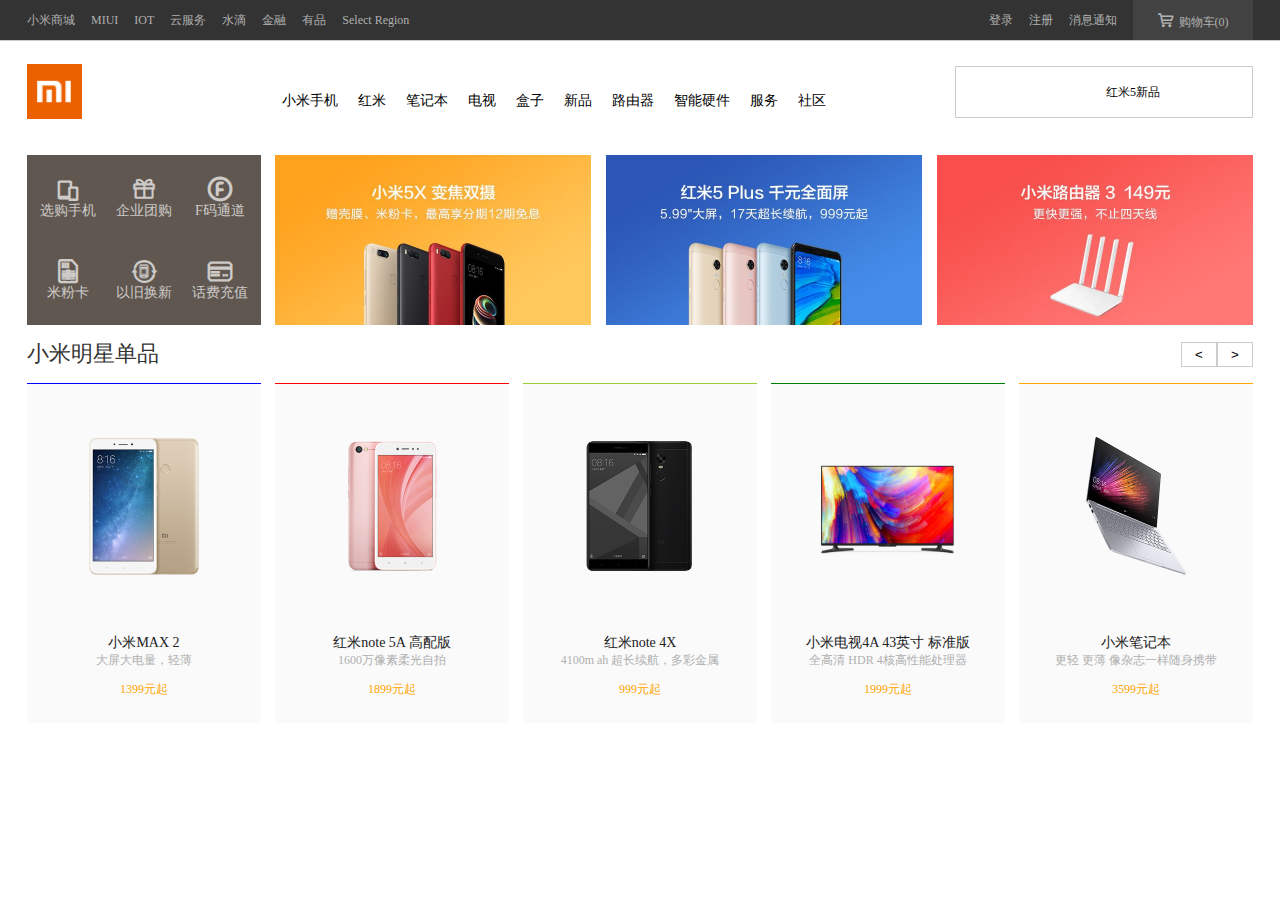
==== index.html @ 3f959947 "1" ====
<!DOCTYPE html>
<html lang="en">
<head>
	<meta charset="UTF-8">
	<title>xiaomi</title>
	<link rel="shortcut icon" href="img/logo.ico" type="image/x-icon">
	<link rel="stylesheet" href="css/base.css">
	<link rel="stylesheet" href="css/index.css">
	<link rel="stylesheet" href="font icon/font/iconfont.css">
</head>
<body>
	<!-- 头部开始 -->
	<div class="head">
		<div class="head-neikuan">
			<div class="head-left">
				<a href="" class="head-wenzi">小米商城</a>
				<a href="" class="head-wenzi">MIUI</a>
				<a href="" class="head-wenzi">IOT</a>
				<a href="" class="head-wenzi">云服务</a>
				<a href="" class="head-wenzi">水滴</a>
				<a href="" class="head-wenzi">金融</a>
				<a href="" class="head-wenzi">有品</a>
				<a href="" class="head-wenzi">Select Region</a>
			</div>
			<div class="head-right">
				<a href="" class="head-wenzi">登录</a>
				<a href="" class="head-wenzi">注册</a>
				<a href="" class="head-wenzi">消息通知</a>
				<div class="car"><span class="iconfont icon-gouwuchekong"></span>购物车(0)</div>
			
			</div>
		</div>
	</div>	
	<!-- 头部结束 -->

	<!-- 导航开始 -->
	<div class="nav">
		<div class="nav-left">
			<img src="img/logo.ico" alt=""></div>
		<div class="nav-center">
			<span class="nav-wenzi">小米手机</span>
			<span class="nav-wenzi">红米</span>
			<span class="nav-wenzi">笔记本</span>
			<span class="nav-wenzi">电视</span>
			<span class="nav-wenzi">盒子</span>
			<span class="nav-wenzi">新品</span>
			<span class="nav-wenzi">路由器</span>
			<span class="nav-wenzi">智能硬件</span>
			<span class="nav-wenzi">服务</span>
			<span class="nav-wenzi">社区</span>
		</div>

		<div class="nav-right">
			<div class="nav-right-wenzi">红米5新品</div>
			<!-- <div class="nac-right-icon"></div> -->
		</div>
	</div>
	<!-- 导航结束 -->

	<!-- banner下列表开始 -->
	<ul class="bannerList">
		<li>
			<div class="banner-icon">
		     	<a href="">
		     		<span class="iconfont icon-nav3  banner-shouji"></span>
		     		<span class="banner-shouji1">选购手机</span>
		     	</a>
			</div>

			<div class="banner-icon">
		     	<a href="">
		     		<span class="iconfont icon-liwu  banner-shouji"></span>
		     		<span class="banner-shouji1">企业团购</span>
		     	</a>
			</div>

			<div class="banner-icon">
		     	<a href="">
		     		<span class="iconfont icon-fma1  banner-shouji"></span>
		     		<span class="banner-shouji1">F码通道</span>
		     	</a>
			</div>

			<div class="banner-icon">
		     	<a href="">
		     		<span class="iconfont icon-mifenqia  banner-shouji"></span>
		     		<span class="banner-shouji1">米粉卡</span>
		     	</a>
			</div>

			<div class="banner-icon">
		     	<a href="">
		     		<span class="iconfont icon-yijiuhuanxin  banner-shouji"></span>
		     		<span class="banner-shouji1">以旧换新</span>
		     	</a>
			</div>
			
			<div class="banner-icon">
		     	<a href="">
		     		<span class="iconfont icon-huafeichongzhi  banner-shouji"></span>
		     		<span class="banner-shouji1">话费充值</span>
		     	</a>
			</div>


		</li>
		<li><img src="img/li3.jpg" alt=""></li>
		<li><img src="img/li2.jpg" alt=""></li>
		<li><img src="img/li1.jpg" alt=""></li>
	</ul>
	<!-- banner下列表结束 -->

	<!-- 单品开始 -->
	<div class="danpin">
		<div class="danpin-top">
			<h1 class="danpin-title">小米明星单品</h1>
			<div class="danpin-jiantou">
				<button>&lt;</button>
				<button>&gt;</button>
			</div>
		</div>
		<div class="danpin-bottom">
			<div class="danpin-item">
				<div class="danoin-item1">
					<img src="img/shouji.png" alt="">
				</div>
				<a href="" class="danpin-item2">小米MAX 2</a>
				<span class="danpin-item3">大屏大电量，轻薄</span>
				<span class="danpin-item4">1399元起</span>
			</div>

			<div class="danpin-item">
				<div class="danoin-item1">
					<img src="img/shouji2.png" alt="">
				</div>
				<a href="" class="danpin-item2">红米note 5A 高配版</a>
				<span class="danpin-item3">1600万像素柔光自拍</span>
				<span class="danpin-item4">1899元起</span>
			</div>

			<div class="danpin-item">
				<div class="danoin-item1">
					<img src="img/shouji5.png" alt="">
				</div>
				<a href="" class="danpin-item2">红米note 4X</a>
				<span class="danpin-item3">4100m ah 超长续航，多彩金属</span>
				<span class="danpin-item4">999元起</span>
			</div>

			<div class="danpin-item">
				<div class="danoin-item1">
					<img src="img/shouji4.png" alt="">
				</div>
				<a href="" class="danpin-item2">小米电视4A 43英寸 标准版</a>
				<span class="danpin-item3">全高清 HDR 4核高性能处理器</span>
				<span class="danpin-item4">1999元起</span>
			</div>

			<div class="danpin-item">
				<div class="danoin-item1">
					<img src="img/shouji3.png" alt="">
				</div>
				<a href="" class="danpin-item2">小米笔记本</a>
				<span class="danpin-item3">更轻 更薄 像杂志一样随身携带</span>
				<span class="danpin-item4">3599元起</span>
			</div>
		</div>
	</div>
	<!-- 单品结束 -->
</body>
</html>
---- css/base.css ----
*{
	margin: 0;    /* body=8px */
	padding: 0;   /* 列表 button */
	text-decoration: none;  /* 清除下划线 */ /* a */
	outline: none;  /*  button */
	list-style: none;   /* 列表 */
}
img{
	width: 100%;
	height: 100%;
}
---- css/index.css ----
@font-face {
  font-family: 'iconfont';  /* project id 507265 */
  src: url('https://at.alicdn.com/t/font_507265_5g9264j0up2gwrk9.eot');
  src: url('https://at.alicdn.com/t/font_507265_5g9264j0up2gwrk9.eot?#iefix') format('embedded-opentype'),
  url('https://at.alicdn.com/t/font_507265_5g9264j0up2gwrk9.woff') format('woff'),
  url('https://at.alicdn.com/t/font_507265_5g9264j0up2gwrk9.ttf') format('truetype'),
  url('https://at.alicdn.com/t/font_507265_5g9264j0up2gwrk9.svg#iconfont') format('svg');
}
.head{
	width: 100%;
	height: 40px;
	background-color: rgba(0, 0, 0, .8);
	border-bottom: 1px solid #ccc;
}
.head-neikuan{
	width: 1226px;
	height: 100%;
	/* background-color: yellow; */
	margin: 0 auto;
}
.head-left{
	/* background-color: red; */
	float: left;
	overflow: hidden;
}
.head-wenzi{
	font-size: 12px;
	color: #b0b0b0;
	margin-right: 16px;
	float: left;
	line-height: 40px;
}
.head-wenzi:hover{
	color: #fff;
}

.head-right{
	float: right;
}
.car{
	background-color: #424242;
	float: left;
	font-size: 12px;
	color: #b0b0b0;
	line-height: 40px;
	width: 120px;
	height: 40px;
	text-align: center;
	line-height: 40px;
}
.icon-gouwuchekong:before{
	margin-right: 5px;
}
.nav{
	width: 1226px;
	height: 100px;
	/* background-color: pink; */
	margin: 0 auto;
	overflow: hidden;
}
.nav-left{
	width: 55px;
	height: 55px;
	background-color: orange;
	margin-top: 22.5px;
	float: left;
}
.nav-center{
	float: left;
	margin-left:  190px;
}
.nav-wenzi{
	float: left;
	line-height: 100px;
	padding: 10px;
	cursor: pointer;
	font-size: 14px;
}
.nav-right{
	width: 296px;
	height: 50px;
	float: right;
	background-color: #fff;
	margin-top: 25px;
	border: 1px solid #ccc;
}
/* .nac-right-icon{
	float: right;
	width: 50px;
	height:50px;
	background-color: #fff;
	border-left:  1px solid #ccc; 
} */
.nav-right-wenzi{
	float: left;
	font-size: 12px;
	line-height: 50px;
	margin-left: 150px;
}
.danpin{
	width: 1226px;
	height: 438px;
	/* background-color: red; */
	margin: 0 auto;
}
.danpin-top{
	width: 100%;
	height: 58px;
	/* background-color: yellow; */
	line-height: 58px;
	color: #333; 
}
.danpin-title{
	font-size: 22px;
	font-weight: 200;
	float: left;
}
.danpin-jiantou{
	width: 72px;
	height: 25px;
	/* background-color: red; */
	float: right;
	margin-top: 16.5px;
}
.danpin-jiantou button{
	width: 34px;
	height: 23px;
	border: 1px solid #ccc;
	background-color: #fff;
	float: left;
	box-sizing: content-box;
	cursor: pointer;
}
.danpin-bottom{
	width: 100%;
	height: 380px;
	/* background-color: orange; */
}
.danpin-item{
		width: 234px;
		height: 300px;
		border-top: 1px solid blue;
		background-color: #fafafa;
		padding-top: 39px;
		text-align: center;
		float: left;
		margin-right:14px;
}
.danpin-item:nth-child(5){
	margin-right: 0;
	border-top-color: orange;
}
.danpin-item:nth-child(4){
	border-top-color: green;
}
.danpin-item:nth-child(3){
	border-top-color: yellowgreen;
}

.danpin-item:nth-child(2){
	border-top-color: red;
}


.danoin-item1{
	width: 160px;
	height: 166px;
	/* background-color: yellowgreen; */
	margin: 0 auto;
}
.danpin-item2{
	display: block;
	margin-top: 45px;
	font-weight: 400;
	font-size: 14px;
	color: #212121;
}
.danpin-item3{
	font-size: 12px;
	color: #b0b0b0;
	display: block;
}
.danpin-item4{
	font-size: 12px;
	color: orange;
	display: block;
	margin-top: 12px;
}
.bannerList{
	width: 1226px;
	height: 170px;
	/* background-color: red; */
	margin: 0 auto;
	margin-top: 14px;
}
.bannerList li{
	width: 316px;
	height: 100%;
	background-color: #5f5750;
	float: left;
}
.bannerList li:nth-child(1){
	width: 228px;
	height: 164px;
	padding: 3px;	
}
.bannerList li:nth-child(2){
	margin-left: 14px;
}
.bannerList li:nth-child(3){
	margin-left: 15px;
}
.bannerList li:nth-child(4){
	margin-left: 15px;
}
.banner-icon{
	width: 76px;
	height: 64px;
	background-color: #5f5750;
	padding-top: 18px;
	float: left;
}

.banner-icon .banner-shouji{
	font-size: 24px;
	font-weight: bolder;
	color: rgba(255, 255, 255, 0.7);
	display: block;
	text-align: center;
}
.banner-shouji1{
	font-size: 14px;
	color: rgba(255, 255, 255, 0.7);
	display: block;
	text-align: center;	
}
---- font icon/font/iconfont.css ----
@font-face {font-family: "iconfont";
  src: url('iconfont.eot?t=1513148338077'); /* IE9*/
  src: url('iconfont.eot?t=1513148338077#iefix') format('embedded-opentype'), /* IE6-IE8 */
  url('[data-uri]') format('woff'),
  url('iconfont.ttf?t=1513148338077') format('truetype'), /* chrome, firefox, opera, Safari, Android, iOS 4.2+*/
  url('iconfont.svg?t=1513148338077#iconfont') format('svg'); /* iOS 4.1- */
}

.iconfont {
  font-family:"iconfont" !important;
  font-size:16px;
  font-style:normal;
  -webkit-font-smoothing: antialiased;
  -moz-osx-font-smoothing: grayscale;
}

.icon-icon3:before { content: "\e605"; }

.icon-16:before { content: "\e610"; }

.icon-7tian:before { content: "\e606"; }

.icon-nav3:before { content: "\e602"; }

.icon-xiayiye:before { content: "\e615"; }

.icon-liwu:before { content: "\e637"; }

.icon-sousuo:before { content: "\e63b"; }

.icon-xiayiye1:before { content: "\e640"; }

.icon-weibiaoti-:before { content: "\e60f"; }

.icon-daohang-fuwu-weixiu:before { content: "\e61f"; }

.icon-Play_big_x:before { content: "\e652"; }

.icon-gouwuchekong:before { content: "\e600"; }

.icon-mifenqia:before { content: "\e611"; }

.icon-yijiuhuanxin:before { content: "\e612"; }

.icon-tian:before { content: "\e601"; }

.icon-huafeichongzhi:before { content: "\e603"; }

.icon-fma1:before { content: "\e604"; }
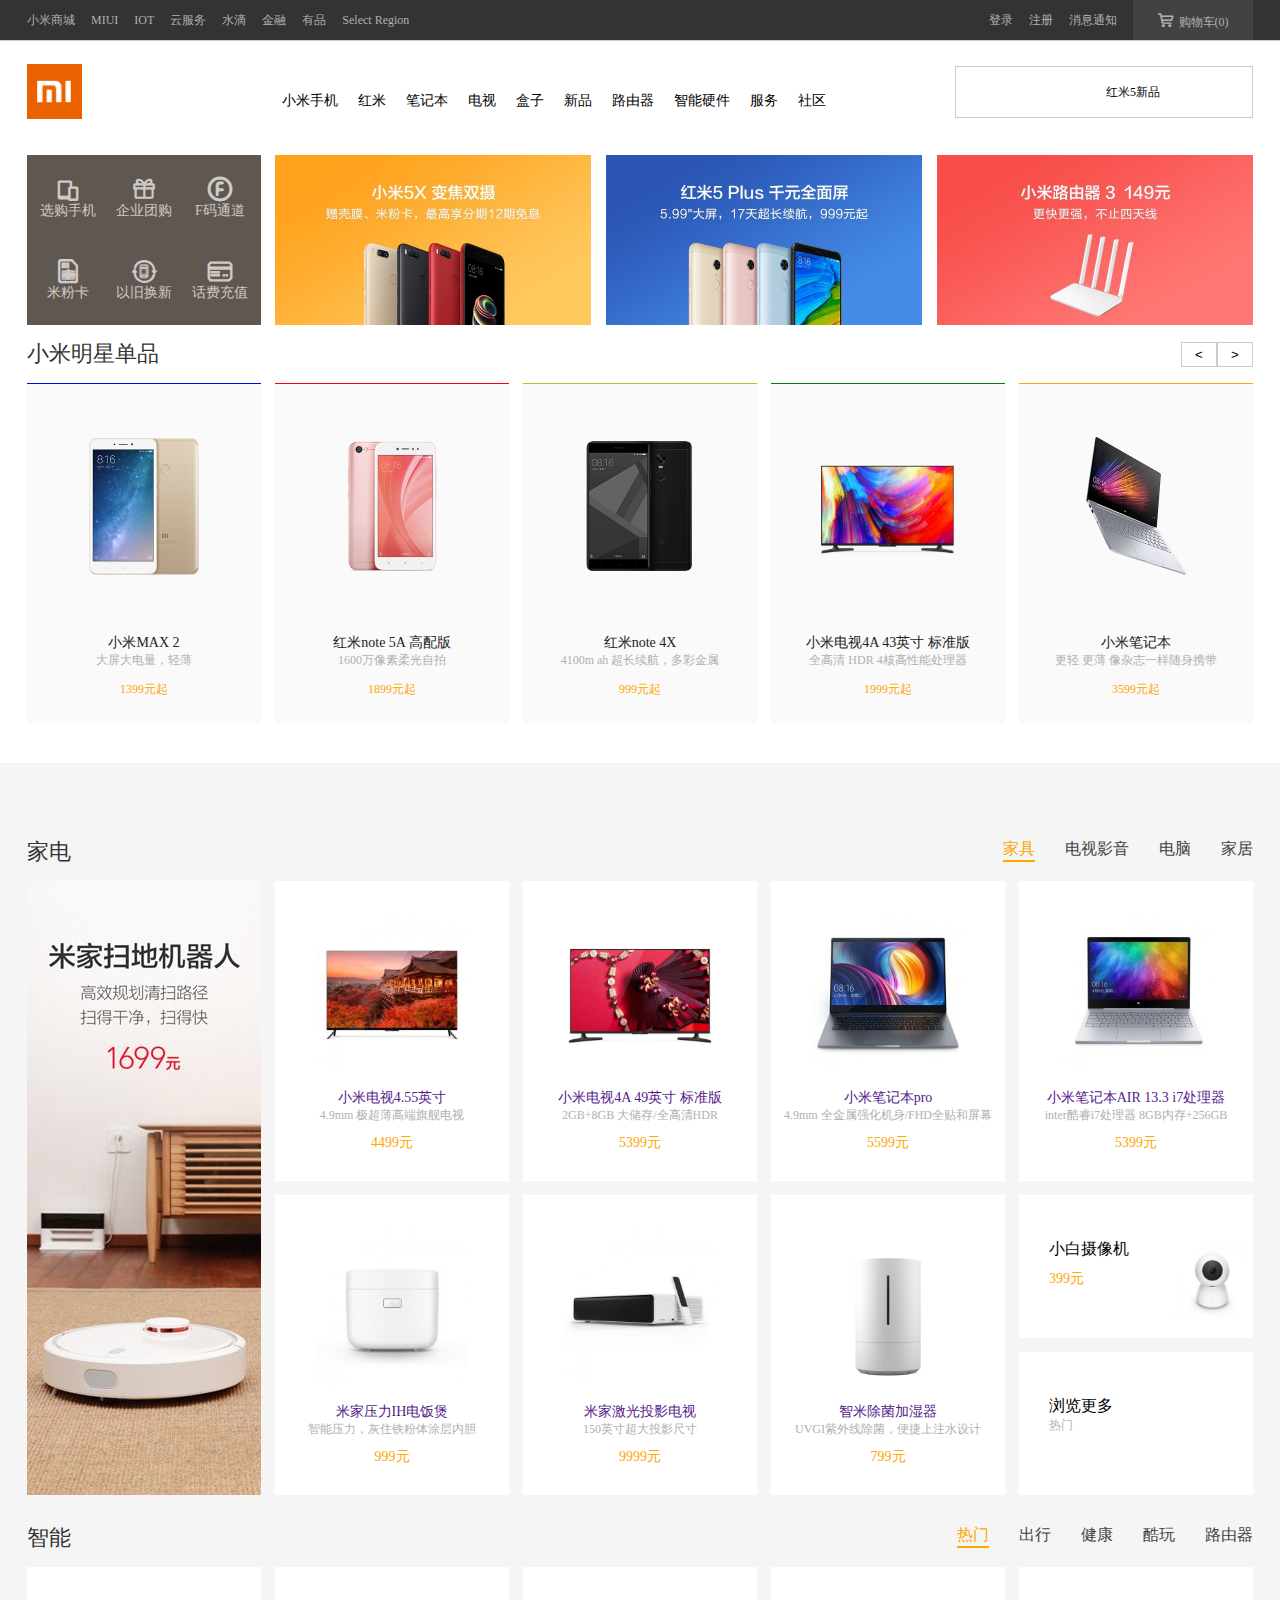
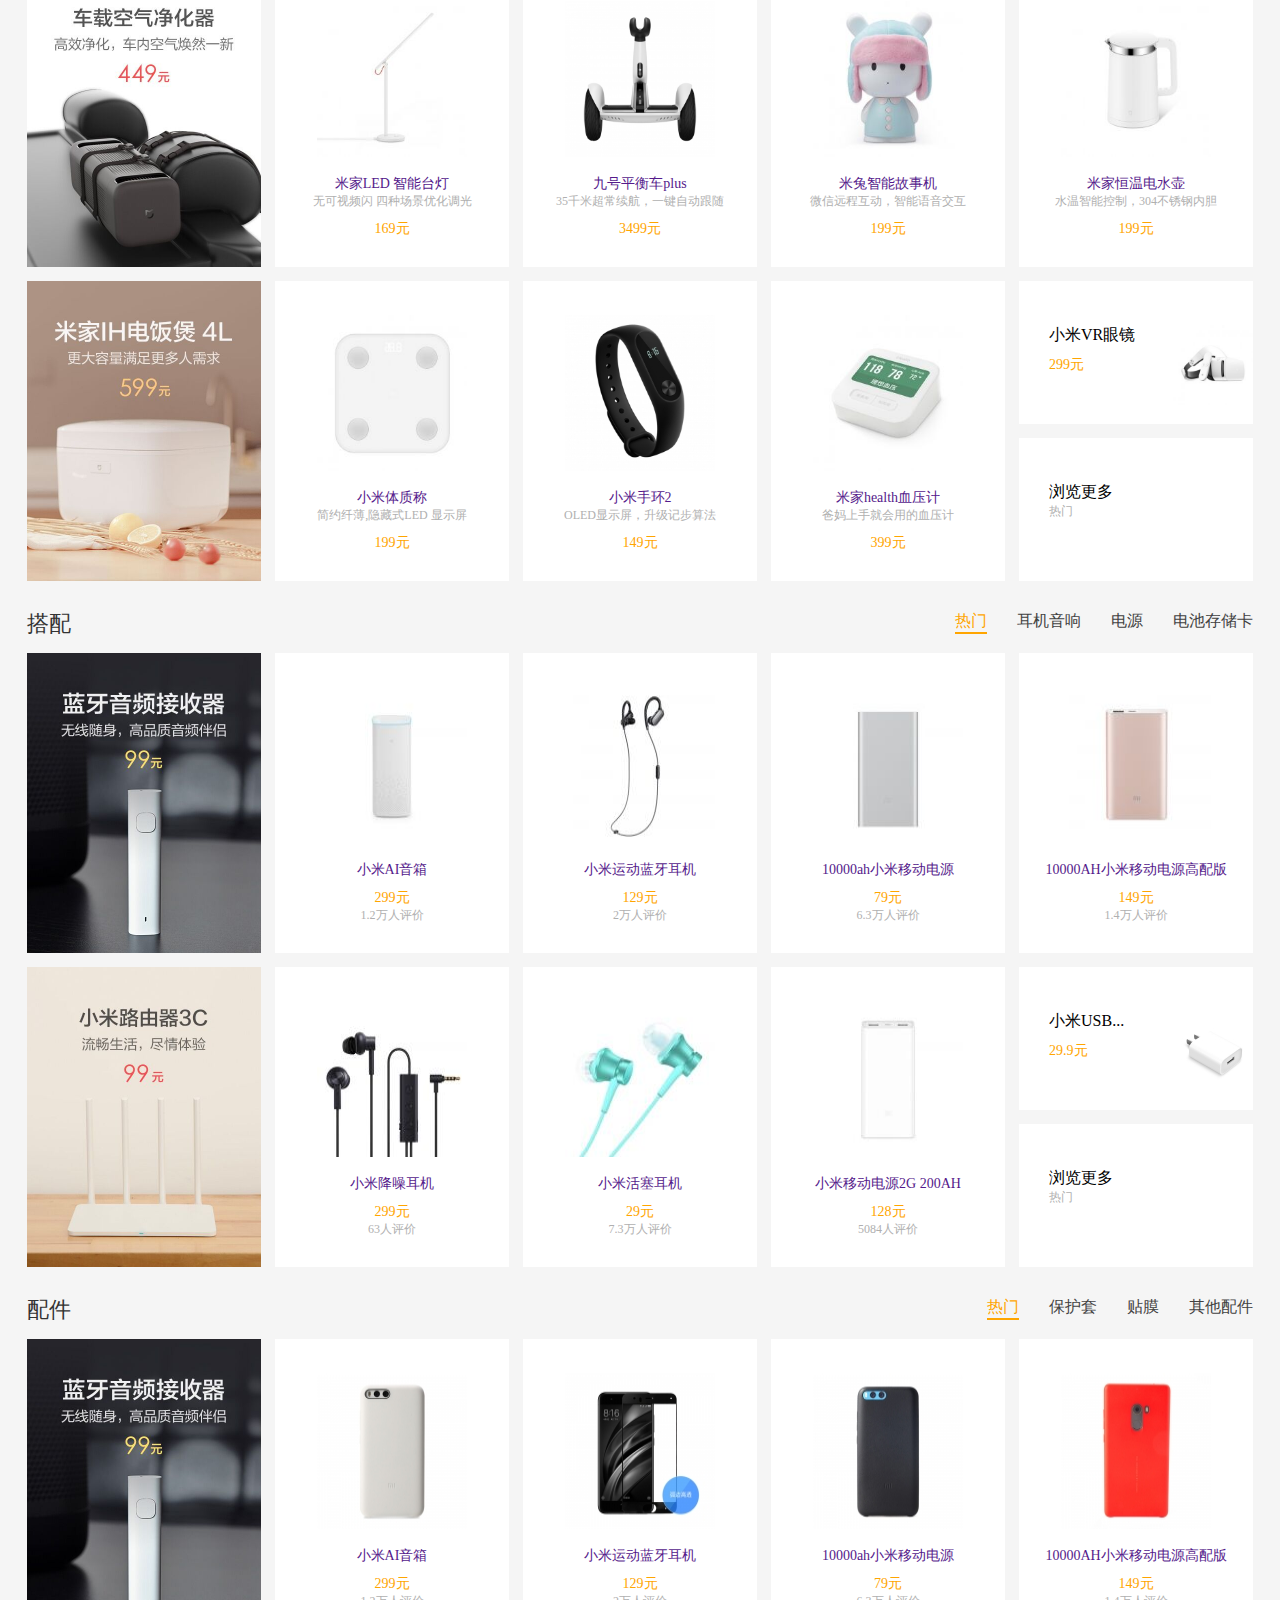
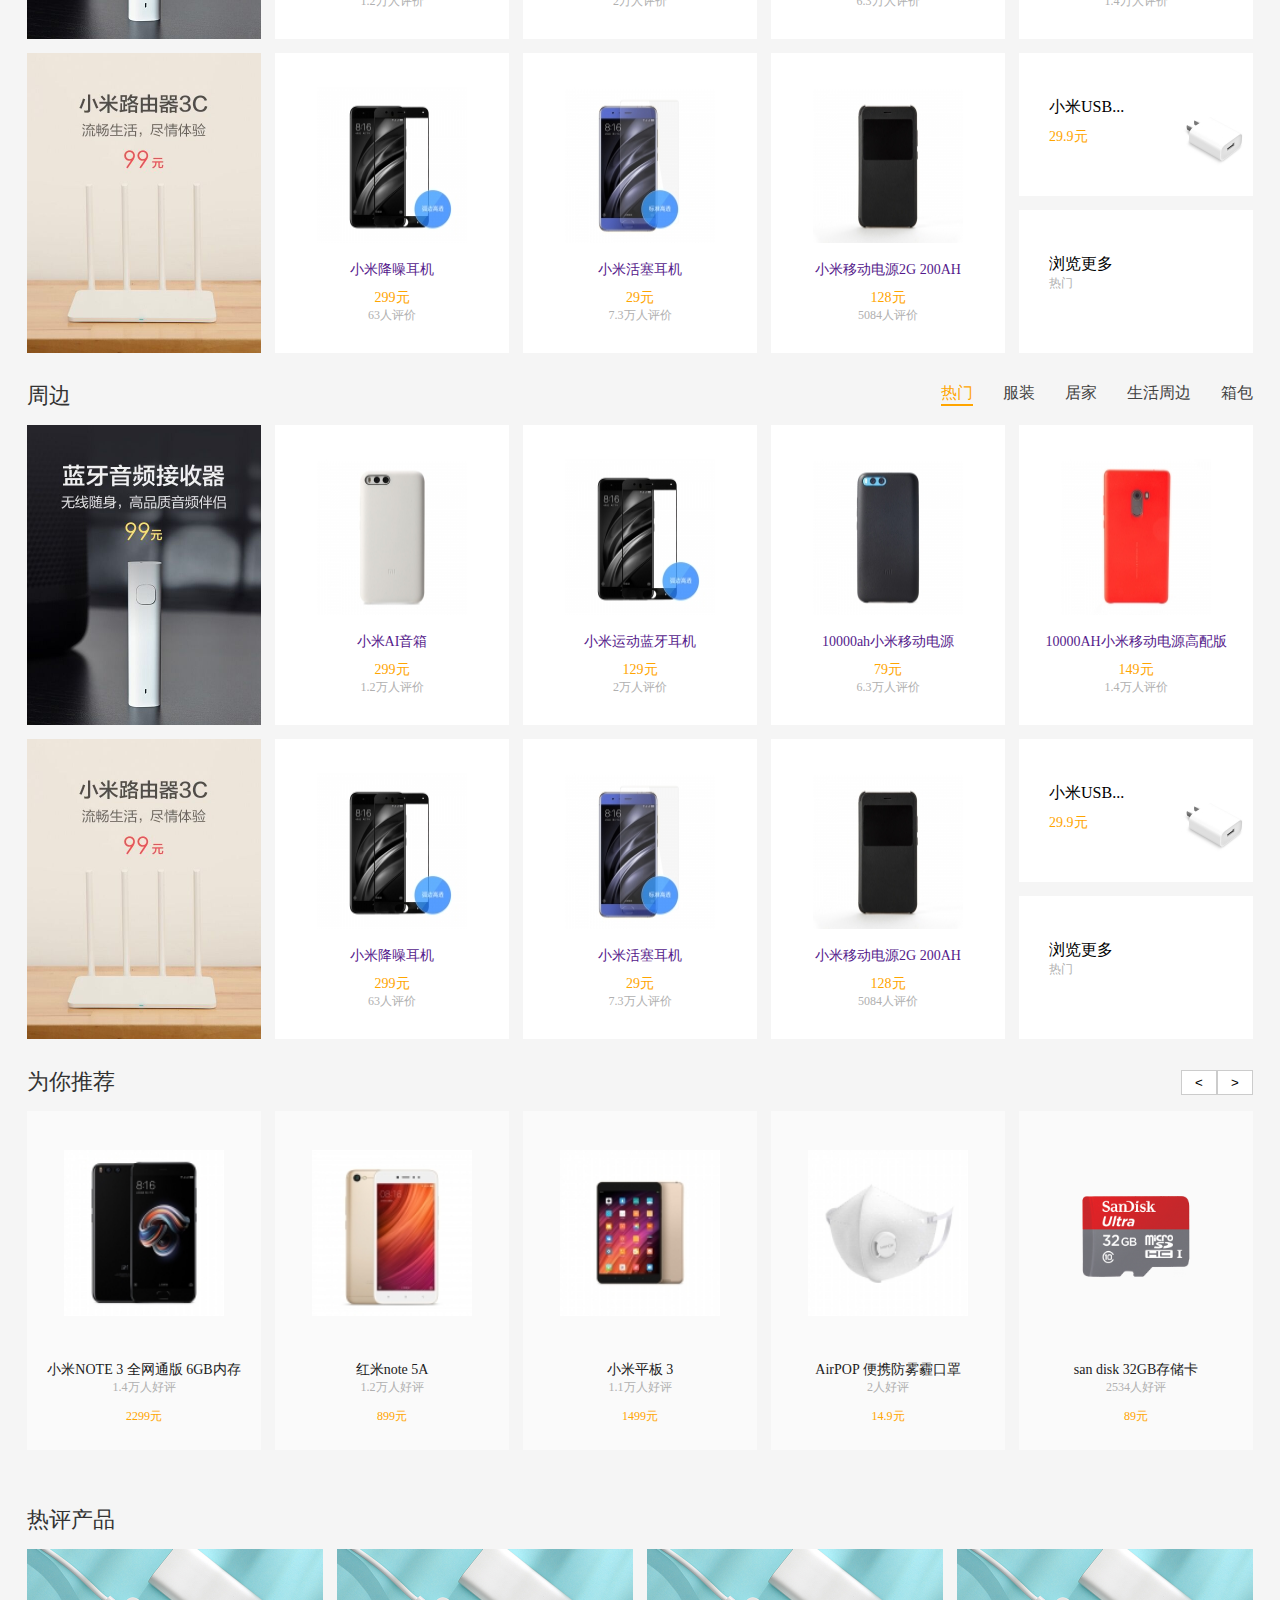
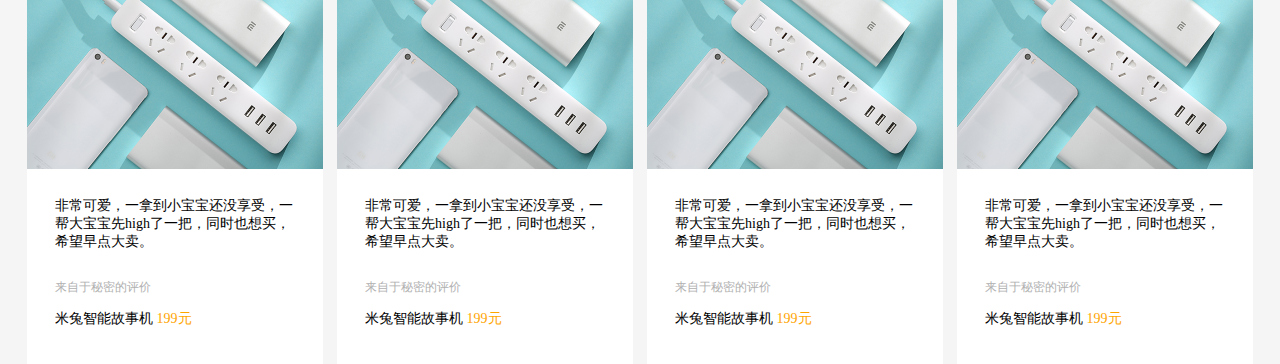
==== commit 7809d3a7: "1" ====
--- a/index.html
+++ b/index.html
@@ -167,5 +167,694 @@
 		</div>
 	</div>
 	<!-- 单品结束 -->
+
+	
+	<div id="box">
+	<!-- 家电开始 -->
+		<div class="jiadian">
+			<div class="jiandian-top">
+				<h2>家电</h2>
+				<div class="jiandian-xuan">
+					<span class="jiandian-xuan-active">家具</span>
+					<span>电视影音</span>
+					<span>电脑</span>
+					<span>家居</span>
+				</div>
+			</div>	
+			<div class="jiadian-bottom">
+				<div class="jiadian-left">
+					<img src="img/dianshi.jpg" alt="">
+				</div>
+				<ul class="jiadian-right">
+					<li class="jiadian-item">
+						<a href="" class="jiadian-item1">
+							<img src="img/dianshi1.jpg" alt="">
+						</a>
+						<a href="" class="jiadian-item2">小米电视4.55英寸</a>
+						<p class="jiadian-item3">4.9mm 极超薄高端旗舰电视</p>
+						<span class="jiadian-item4">4499元</span>	
+					</li>
+
+					<li class="jiadian-item">
+						<a href="" class="jiadian-item1">
+							<img src="img/dianshi2.png" alt="">
+						</a>
+						<a href="" class="jiadian-item2">小米电视4A 49英寸 标准版</a>
+						<p class="jiadian-item3">2GB+8GB 大储存/全高清HDR</p>
+						<span class="jiadian-item4">5399元</span>	
+					</li>
+
+					<li class="jiadian-item">
+						<a href="" class="jiadian-item1">
+							<img src="img/dianshi3.jpg" alt="">
+						</a>
+						<a href="" class="jiadian-item2">小米笔记本pro</a>
+						<p class="jiadian-item3">4.9mm 全金属强化机身/FHD全贴和屏幕</p>
+						<span class="jiadian-item4">5599元</span>	
+					</li>
+
+					<li class="jiadian-item">
+						<a href="" class="jiadian-item1">
+							<img src="img/dianshi4.jpg" alt="">
+						</a>
+						<a href="" class="jiadian-item2">小米笔记本AIR 13.3 i7处理器</a>
+						<p class="jiadian-item3">inter酷睿i7处理器 8GB内存+256GB</p>
+						<span class="jiadian-item4">5399元</span>	
+					</li>
+
+					<li class="jiadian-item">
+						<a href="" class="jiadian-item1">
+							<img src="img/dianshi5.jpg" alt="">
+						</a>
+						<a href="" class="jiadian-item2">米家压力IH电饭煲</a>
+						<p class="jiadian-item3">智能压力，灰住铁粉体涂层内胆</p>
+						<span class="jiadian-item4">999元</span>	
+					</li>
+
+					<li class="jiadian-item">
+						<a href="" class="jiadian-item1">
+							<img src="img/dianshi6.jpg" alt="">
+						</a>
+						<a href="" class="jiadian-item2">米家激光投影电视</a>
+						<p class="jiadian-item3">150英寸超大投影尺寸</p>
+						<span class="jiadian-item4">9999元</span>	
+					</li>
+
+					<li class="jiadian-item">
+						<a href="" class="jiadian-item1">
+							<img src="img/dianshi7.jpg" alt="">
+						</a>
+						<a href="" class="jiadian-item2">智米除菌加湿器</a>
+						<p class="jiadian-item3">UVGI紫外线除菌，便捷上注水设计</p>
+						<span class="jiadian-item4">799元</span>	
+					</li>
+
+					<li class="jiadian-item-s">
+						<div class="jiadian-wenzi">
+							<span class="jiandian-item2">小白摄像机</span>
+							<span class="jiadian-item4">399元</span>
+						</div>
+						<a href="" class="jiadian-img">
+							<img src="img/dianshi8.jpg" alt="">
+						</a>
+					</li>	
+
+					<li class="jiadian-item-s">
+						<div class="jiadian-wenzi">
+							<span class="jiandian-item2">浏览更多</span>
+							<span class="jiadian-item3 jiadian-item-remen">热门</span>
+						</div>
+					</li>	
+				</ul>
+			</div>
+		</div>
+	<!-- 家电结束 -->
+
+	<!-- 智能开始 -->
+		<div class="jiadian">
+			<div class="jiandian-top">
+				<h2>智能</h2>
+				<div class="jiandian-xuan">
+					<span class="jiandian-xuan-active">热门</span>
+					<span>出行</span>
+					<span>健康</span>
+					<span>酷玩</span>
+					<span>路由器</span>
+				</div>
+			</div>	
+			<div class="jiadian-bottom">
+				<div class="jiadian-left">
+					<div class="jiadian-left-top">
+						<img src="img/zhi.jpg" alt="">
+					</div>
+					<div class="jiadian-left-bottom">
+						<img src="img/zhineng.jpg" alt="">
+					</div>
+				</div>
+				<ul class="jiadian-right">
+					<li class="jiadian-item">
+						<a href="" class="jiadian-item1">
+							<img src="img/zhineng1.jpg" alt="">
+						</a>
+						<a href="" class="jiadian-item2">米家LED 智能台灯</a>
+						<p class="jiadian-item3">无可视频闪 四种场景优化调光</p>
+						<span class="jiadian-item4">169元</span>	
+					</li>
+
+					<li class="jiadian-item">
+						<a href="" class="jiadian-item1">
+							<img src="img/zhineng2.png" alt="">
+						</a>
+						<a href="" class="jiadian-item2">九号平衡车plus</a>
+						<p class="jiadian-item3">35千米超常续航，一键自动跟随</p>
+						<span class="jiadian-item4">3499元</span>	
+					</li>
+
+					<li class="jiadian-item">
+						<a href="" class="jiadian-item1">
+							<img src="img/zhineng3.jpg" alt="">
+						</a>
+						<a href="" class="jiadian-item2">米兔智能故事机</a>
+						<p class="jiadian-item3">微信远程互动，智能语音交互</p>
+						<span class="jiadian-item4">199元</span>	
+					</li>
+
+					<li class="jiadian-item">
+						<a href="" class="jiadian-item1">
+							<img src="img/zhineng4.jpg" alt="">
+						</a>
+						<a href="" class="jiadian-item2">米家恒温电水壶</a>
+						<p class="jiadian-item3">水温智能控制，304不锈钢内胆</p>
+						<span class="jiadian-item4">199元</span>	
+					</li>
+
+					<li class="jiadian-item">
+						<a href="" class="jiadian-item1">
+							<img src="img/zhineng5.jpg" alt="">
+						</a>
+						<a href="" class="jiadian-item2">小米体质称</a>
+						<p class="jiadian-item3">简约纤薄,隐藏式LED 显示屏</p>
+						<span class="jiadian-item4">199元</span>	
+					</li>
+
+					<li class="jiadian-item">
+						<a href="" class="jiadian-item1">
+							<img src="img/zhineng6.jpg" alt="">
+						</a>
+						<a href="" class="jiadian-item2">小米手环2</a>
+						<p class="jiadian-item3">OLED显示屏，升级记步算法</p>
+						<span class="jiadian-item4">149元</span>	
+					</li>
+
+					<li class="jiadian-item">
+						<a href="" class="jiadian-item1">
+							<img src="img/zhineng7.jpg" alt="">
+						</a>
+						<a href="" class="jiadian-item2">米家health血压计</a>
+						<p class="jiadian-item3">爸妈上手就会用的血压计</p>
+						<span class="jiadian-item4">399元</span>	
+					</li>
+
+					<li class="jiadian-item-s">
+						<div class="jiadian-wenzi">
+							<span class="jiandian-item2">小米VR眼镜</span>
+							<span class="jiadian-item4">299元</span>
+						</div>
+						<a href="" class="jiadian-img">
+							<img src="img/zhineng8.jpg" alt="">
+						</a>
+					</li>	
+
+					<li class="jiadian-item-s">
+						<div class="jiadian-wenzi">
+							<span class="jiandian-item2">浏览更多</span>
+							<span class="jiadian-item3 jiadian-item-remen">热门</span>
+						</div>
+					</li>	
+				</ul>
+			</div>
+		</div>
+	<!-- 智能结束 -->
+
+	<!-- 搭配开始 -->
+		<div class="jiadian">
+			<div class="jiandian-top">
+				<h2>搭配</h2>
+				<div class="jiandian-xuan">
+					<span class="jiandian-xuan-active">热门</span>
+					<span>耳机音响</span>
+					<span>电源</span>
+					<span>电池存储卡</span>
+				</div>
+			</div>	
+			<div class="jiadian-bottom">
+				<div class="jiadian-left">
+					<div class="jiadian-left-top">
+						<img src="img/da.jpg" alt="">
+					</div>
+					<div class="jiadian-left-bottom">
+						<img src="img/dapei.jpg" alt="">
+					</div>
+				</div>
+				<ul class="jiadian-right">
+					<li class="jiadian-item">
+						<a href="" class="jiadian-item1">
+							<img src="img/dapei1.jpg" alt="">
+						</a>
+						<a href="" class="jiadian-item2">小米AI音箱</a>
+						<span class="jiadian-item4 ">299元</span>
+						<p class="jiadian-item3 ">1.2万人评价</p>
+							
+					</li>
+
+					<li class="jiadian-item">
+						<a href="" class="jiadian-item1">
+							<img src="img/dapei2.jpg" alt="">
+						</a>
+						<a href="" class="jiadian-item2">小米运动蓝牙耳机</a>
+						<span class="jiadian-item4">129元</span>
+						<p class="jiadian-item3">2万人评价</p>
+							
+					</li>
+
+					<li class="jiadian-item">
+						<a href="" class="jiadian-item1">
+							<img src="img/dapei3.jpg" alt="">
+						</a>
+						<a href="" class="jiadian-item2">10000ah小米移动电源</a>
+						<span class="jiadian-item4">79元</span>	
+						<p class="jiadian-item3">6.3万人评价</p>
+						
+					</li>
+
+					<li class="jiadian-item">
+						<a href="" class="jiadian-item1">
+							<img src="img/dapei4.jpg" alt="">
+						</a>
+						<a href="" class="jiadian-item2">10000AH小米移动电源高配版</a>
+						<span class="jiadian-item4">149元</span>
+						<p class="jiadian-item3">1.4万人评价</p>
+							
+					</li>
+
+					<li class="jiadian-item">
+						<a href="" class="jiadian-item1">
+							<img src="img/dapei5.jpg" alt="">
+						</a>
+						<a href="" class="jiadian-item2">小米降噪耳机</a>
+						<span class="jiadian-item4">299元</span>
+						<p class="jiadian-item3">63人评价</p>
+							
+					</li>
+
+					<li class="jiadian-item">
+						<a href="" class="jiadian-item1">
+							<img src="img/dapei6.jpg" alt="">
+						</a>
+						<a href="" class="jiadian-item2">小米活塞耳机</a>
+						<span class="jiadian-item4">29元</span>	
+						<p class="jiadian-item3">7.3万人评价</p>
+						
+					</li>
+
+					<li class="jiadian-item">
+						<a href="" class="jiadian-item1">
+							<img src="img/dapei7.jpg" alt="">
+						</a>
+						<a href="" class="jiadian-item2">小米移动电源2G 200AH</a>
+						<span class="jiadian-item4">128元</span>
+						<p class="jiadian-item3">5084人评价</p>
+							
+					</li>
+
+					<li class="jiadian-item-s">
+						<div class="jiadian-wenzi">
+							<span class="jiandian-item2">小米USB...</span>
+							<span class="jiadian-item4">29.9元</span>
+						</div>
+						<a href="" class="jiadian-img">
+							<img src="img/dapei8.jpg" alt="">
+						</a>
+					</li>	
+
+					<li class="jiadian-item-s">
+						<div class="jiadian-wenzi">
+							<span class="jiandian-item2">浏览更多</span>
+							<span class="jiadian-item3 jiadian-item-remen">热门</span>
+						</div>
+					</li>	
+				</ul>
+			</div>
+		</div>
+
+	<!-- 搭配结束 -->
+
+	<!-- 配件开始 -->
+	<div class="jiadian">
+			<div class="jiandian-top">
+				<h2>配件</h2>
+				<div class="jiandian-xuan">
+					<span class="jiandian-xuan-active">热门</span>
+					<span>保护套</span>
+					<span>贴膜</span>
+					<span>其他配件</span>
+				</div>
+			</div>	
+			<div class="jiadian-bottom">
+				<div class="jiadian-left">
+					<div class="jiadian-left-top">
+						<img src="img/da.jpg" alt="">
+					</div>
+					<div class="jiadian-left-bottom">
+						<img src="img/dapei.jpg" alt="">
+					</div>
+				</div>
+				<ul class="jiadian-right">
+					<li class="jiadian-item">
+						<a href="" class="jiadian-item1">
+							<img src="img/pei1.jpg" alt="">
+						</a>
+						<a href="" class="jiadian-item2">小米AI音箱</a>
+						<span class="jiadian-item4">299元</span>	
+						<p class="jiadian-item3">1.2万人评价</p>
+						
+					</li>
+
+					<li class="jiadian-item">
+						<a href="" class="jiadian-item1">
+							<img src="img/pei2.jpg" alt="">
+						</a>
+						<a href="" class="jiadian-item2">小米运动蓝牙耳机</a>
+						<span class="jiadian-item4">129元</span>
+						<p class="jiadian-item3">2万人评价</p>
+							
+					</li>
+
+					<li class="jiadian-item">
+						<a href="" class="jiadian-item1">
+							<img src="img/pei3.jpg" alt="">
+						</a>
+						<a href="" class="jiadian-item2">10000ah小米移动电源</a>
+						<span class="jiadian-item4">79元</span>	
+						<p class="jiadian-item3">6.3万人评价</p>
+					
+					</li>
+
+					<li class="jiadian-item">
+						<a href="" class="jiadian-item1">
+							<img src="img/pei4.jpg" alt="">
+						</a>
+						<a href="" class="jiadian-item2">10000AH小米移动电源高配版</a>
+						<span class="jiadian-item4">149元</span>	
+						<p class="jiadian-item3">1.4万人评价</p>
+
+					</li>
+
+					<li class="jiadian-item">
+						<a href="" class="jiadian-item1">
+							<img src="img/pei5.jpg" alt="">
+						</a>
+						<a href="" class="jiadian-item2">小米降噪耳机</a>
+						<span class="jiadian-item4">299元</span>
+						<p class="jiadian-item3">63人评价</p>
+							
+					</li>
+
+					<li class="jiadian-item">
+						<a href="" class="jiadian-item1">
+							<img src="img/pei6.jpg" alt="">
+						</a>
+						<a href="" class="jiadian-item2">小米活塞耳机</a>
+						<span class="jiadian-item4">29元</span>	
+						<p class="jiadian-item3">7.3万人评价</p>
+						
+					</li>
+
+					<li class="jiadian-item">
+						<a href="" class="jiadian-item1">
+							<img src="img/pei7.jpg" alt="">
+						</a>
+						<a href="" class="jiadian-item2">小米移动电源2G 200AH</a>
+						<span class="jiadian-item4">128元</span>
+						<p class="jiadian-item3">5084人评价</p>
+							
+					</li>
+
+					<li class="jiadian-item-s">
+						<div class="jiadian-wenzi">
+							<span class="jiandian-item2">小米USB...</span>
+							<span class="jiadian-item4">29.9元</span>
+						</div>
+						<a href="" class="jiadian-img">
+							<img src="img/dapei8.jpg" alt="">
+						</a>
+					</li>	
+
+					<li class="jiadian-item-s">
+						<div class="jiadian-wenzi">
+							<span class="jiandian-item2">浏览更多</span>
+							<span class="jiadian-item3 jiadian-item-remen">热门</span>
+						</div>
+					</li>	
+				</ul>
+			</div>
+		</div>
+
+	<!-- 配件结束 -->
+
+	<!-- 周边开始 -->
+	<div class="jiadian">
+			<div class="jiandian-top">
+				<h2>周边</h2>
+				<div class="jiandian-xuan">
+					<span class="jiandian-xuan-active">热门</span>
+					<span>服装</span>
+					<span>居家</span>
+					<span>生活周边</span>
+					<span>箱包</span>
+				</div>
+			</div>	
+			<div class="jiadian-bottom">
+				<div class="jiadian-left">
+					<div class="jiadian-left-top">
+						<img src="img/da.jpg" alt="">
+					</div>
+					<div class="jiadian-left-bottom">
+						<img src="img/dapei.jpg" alt="">
+					</div>
+				</div>
+				<ul class="jiadian-right">
+					<li class="jiadian-item">
+						<a href="" class="jiadian-item1">
+							<img src="img/pei1.jpg" alt="">
+						</a>
+						<a href="" class="jiadian-item2">小米AI音箱</a>
+						<span class="jiadian-item4">299元</span>	
+						<p class="jiadian-item3">1.2万人评价</p>
+						
+					</li>
+
+					<li class="jiadian-item">
+						<a href="" class="jiadian-item1">
+							<img src="img/pei2.jpg" alt="">
+						</a>
+						<a href="" class="jiadian-item2">小米运动蓝牙耳机</a>
+						<span class="jiadian-item4">129元</span>
+						<p class="jiadian-item3">2万人评价</p>
+							
+					</li>
+
+					<li class="jiadian-item">
+						<a href="" class="jiadian-item1">
+							<img src="img/pei3.jpg" alt="">
+						</a>
+						<a href="" class="jiadian-item2">10000ah小米移动电源</a>
+						<span class="jiadian-item4">79元</span>	
+						<p class="jiadian-item3">6.3万人评价</p>
+					
+					</li>
+
+					<li class="jiadian-item">
+						<a href="" class="jiadian-item1">
+							<img src="img/pei4.jpg" alt="">
+						</a>
+						<a href="" class="jiadian-item2">10000AH小米移动电源高配版</a>
+						<span class="jiadian-item4">149元</span>	
+						<p class="jiadian-item3">1.4万人评价</p>
+
+					</li>
+
+					<li class="jiadian-item">
+						<a href="" class="jiadian-item1">
+							<img src="img/pei5.jpg" alt="">
+						</a>
+						<a href="" class="jiadian-item2">小米降噪耳机</a>
+						<span class="jiadian-item4">299元</span>
+						<p class="jiadian-item3">63人评价</p>
+							
+					</li>
+
+					<li class="jiadian-item">
+						<a href="" class="jiadian-item1">
+							<img src="img/pei6.jpg" alt="">
+						</a>
+						<a href="" class="jiadian-item2">小米活塞耳机</a>
+						<span class="jiadian-item4">29元</span>	
+						<p class="jiadian-item3">7.3万人评价</p>
+						
+					</li>
+
+					<li class="jiadian-item">
+						<a href="" class="jiadian-item1">
+							<img src="img/pei7.jpg" alt="">
+						</a>
+						<a href="" class="jiadian-item2">小米移动电源2G 200AH</a>
+						<span class="jiadian-item4">128元</span>
+						<p class="jiadian-item3">5084人评价</p>
+							
+					</li>
+
+					<li class="jiadian-item-s">
+						<div class="jiadian-wenzi">
+							<span class="jiandian-item2">小米USB...</span>
+							<span class="jiadian-item4">29.9元</span>
+						</div>
+						<a href="" class="jiadian-img">
+							<img src="img/dapei8.jpg" alt="">
+						</a>
+					</li>	
+
+					<li class="jiadian-item-s">
+						<div class="jiadian-wenzi">
+							<span class="jiandian-item2">浏览更多</span>
+							<span class="jiadian-item3 jiadian-item-remen">热门</span>
+						</div>
+					</li>	
+				</ul>
+			</div>
+		</div>
+
+	<!-- 周边结束 -->
+
+	<!-- 为你推荐开始 -->
+	<div class="danpin tuijian">
+		<div class="danpin-top">
+			<h1 class="danpin-title">为你推荐</h1>
+			<div class="danpin-jiantou">
+				<button>&lt;</button>
+				<button>&gt;</button>
+			</div>
+		</div>
+		<div class="danpin-bottom">
+			<div class="danpin-item">
+				<div class="danoin-item1">
+					<img src="img/tui1.jpg" alt="">
+				</div>
+				<a href="" class="danpin-item2">小米NOTE 3 全网通版 6GB内存</a>
+				<span class="danpin-item3">1.4万人好评</span>
+				<span class="danpin-item4">2299元</span>
+			</div>
+
+			<div class="danpin-item">
+				<div class="danoin-item1">
+					<img src="img/tui2.jpg" alt="">
+				</div>
+				<a href="" class="danpin-item2">红米note 5A </a>
+				<span class="danpin-item3">1.2万人好评</span>
+				<span class="danpin-item4">899元</span>
+			</div>
+
+			<div class="danpin-item">
+				<div class="danoin-item1">
+					<img src="img/tui3.jpg" alt="">
+				</div>
+				<a href="" class="danpin-item2">小米平板 3</a>
+				<span class="danpin-item3">1.1万人好评</span>
+				<span class="danpin-item4">1499元</span>
+			</div>
+
+			<div class="danpin-item">
+				<div class="danoin-item1">
+					<img src="img/tui4.jpg" alt="">
+				</div>
+				<a href="" class="danpin-item2">AirPOP 便携防雾霾口罩</a>
+				<span class="danpin-item3">2人好评</span>
+				<span class="danpin-item4">14.9元</span>
+			</div>
+
+			<div class="danpin-item">
+				<div class="danoin-item1">
+					<img src="img/tui5.png" alt="">
+				</div>
+				<a href="" class="danpin-item2">san disk 32GB存储卡</a>
+				<span class="danpin-item3">2534人好评</span>
+				<span class="danpin-item4">89元</span>
+			</div>
+		</div>
+	</div>
+
+	<!-- 为你推荐结束 -->
+
+	<!-- 热评产品开始 -->
+	<div class="hot">
+		<div class="hot-top">
+			<h1 class="hot-top-wenzi">热评产品</h1>
+		</div>
+		<div class="hot-bottom">
+			<div class="hot-item">
+				<div class="item-top">
+					<img src="img/r1.jpg" alt="">
+				</div>
+				<div class="hot-bottom-item1">
+					<p class="hot-item1">非常可爱，一拿到小宝宝还没享受，一帮大宝宝先high了一把，同时也想买，希望早点大卖。</p>
+				<span class="hot-item2">来自于秘密的评价</span>
+
+				<div class="hot-bottom-item2">
+					<span>米兔智能故事机</span>
+					<span class="hot-wenzi">199元</span>
+				</div>
+
+				</div>
+				
+			</div>
+
+			<div class="hot-item">
+				<div class="item-top">
+					<img src="img/r1.jpg" alt="">
+				</div>
+				<div class="hot-bottom-item1">
+					<p class="hot-item1">非常可爱，一拿到小宝宝还没享受，一帮大宝宝先high了一把，同时也想买，希望早点大卖。</p>
+				<span class="hot-item2">来自于秘密的评价</span>
+
+				<div class="hot-bottom-item2">
+					<span>米兔智能故事机</span>
+					<span class="hot-wenzi">199元</span>
+				</div>
+
+				</div>
+				
+			</div>
+
+			<div class="hot-item">
+				<div class="item-top">
+					<img src="img/r1.jpg" alt="">
+				</div>
+				<div class="hot-bottom-item1">
+					<p class="hot-item1">非常可爱，一拿到小宝宝还没享受，一帮大宝宝先high了一把，同时也想买，希望早点大卖。</p>
+				<span class="hot-item2">来自于秘密的评价</span>
+
+				<div class="hot-bottom-item2">
+					<span>米兔智能故事机</span>
+					<span class="hot-wenzi">199元</span>
+				</div>
+
+				</div>
+				
+			</div>
+
+			<div class="hot-item hot-item4">
+				<div class="item-top">
+					<img src="img/r1.jpg" alt="">
+				</div>
+				<div class="hot-bottom-item1">
+					<p class="hot-item1">非常可爱，一拿到小宝宝还没享受，一帮大宝宝先high了一把，同时也想买，希望早点大卖。</p>
+				<span class="hot-item2">来自于秘密的评价</span>
+
+				<div class="hot-bottom-item2">
+					<span>米兔智能故事机</span>
+					<span class="hot-wenzi">199元</span>
+				</div>
+
+				</div>
+				
+			</div>
+
+		</div>
+	</div>
+
+
+	<!-- 热评产品结束 -->
+	</div>
+	
 </body>
 </html>--- a/css/index.css
+++ b/css/index.css
@@ -156,12 +156,9 @@
 .danpin-item:nth-child(3){
 	border-top-color: yellowgreen;
 }
-
 .danpin-item:nth-child(2){
 	border-top-color: red;
 }
-
-
 .danoin-item1{
 	width: 160px;
 	height: 166px;
@@ -220,7 +217,6 @@
 	padding-top: 18px;
 	float: left;
 }
-
 .banner-icon .banner-shouji{
 	font-size: 24px;
 	font-weight: bolder;
@@ -234,4 +230,205 @@
 	display: block;
 	text-align: center;	
 }
-
+#box{
+	width: 100%;
+	background-color: #f5f5f5;
+	padding-top: 60px;
+}
+.jiadian{
+	width: 1226px;
+	height: 686px;
+	/* background-color: red; */
+	margin: 0 auto;
+
+}
+.jiandian-top{
+	width: 1226px;
+	height: 58px;
+	/* background-color: yellowgreen; */
+
+}
+.jiandian-top h2{
+	line-height: 58px;
+	font-size: 22px;
+	font-weight: 200;
+	color: #333;
+	float: left;
+}
+.jiandian-xuan{
+	float: right;
+	margin-top: 16px;
+}
+.jiandian-xuan span{
+	float: left;
+	font-size: 16px;
+	margin-left: 30px;
+	color: #424242;
+}
+.jiandian-xuan .jiandian-xuan-active{
+	border-bottom: 2px solid orange;
+	color: orange;
+}
+.jiadian-bottom{
+	width: 100%;
+	height: 628px;
+	/* background-color: skyblue; */
+}
+.jiadian-left{
+	width: 234px;
+	height: 614px;
+	/* background-color: yellow; */
+	float: left;
+
+}
+.jiadian-right{
+	width: 992px;
+	height: 614px;
+	/* background-color: yellowgreen; */
+	float: left;
+}
+.jiadian-item{
+	width: 234px;
+	height: 266px;
+	background-color: #fff;
+	margin-left: 14px;
+	margin-bottom: 14px;
+	padding-top: 34px;
+	float: left;
+}
+.jiadian-item1{
+	width: 150px;
+	height: 156px;
+	display: block;
+	/* background-color: pink; */
+	margin: 0 auto;
+}
+.jiadian-item2{
+	display: block;
+	text-align: center;
+	margin-top: 18px;
+	font-size: 14px;
+	font-weight: 400;
+}
+.jiadian-item3{
+	text-align: center;
+	font-size: 12px;
+	color: #b0b0b0;
+}
+.jiadian-item4{
+	color: orange;
+	font-size: 14px;
+	display: block;
+	text-align: center;
+	margin-top: 10px;
+}
+.jiadian-item-s{
+	width: 234px;
+	height: 99px;
+	background-color: #fff;
+	float: left;
+	margin-left: 14px;
+	margin-bottom: 14px;
+	padding-top: 44px;
+}
+.jiadian-wenzi{
+	float: left;
+	margin-left: 30px;
+}
+.jiadian-wenzi .jiadian-item2{
+	margin: 0;
+}
+.jiadian-wenzi .jiadian-item4{
+	text-align: left;
+}
+.jiadian-wenzi .jiadian-item3{
+	text-align: left;
+}
+.jiadian-img{
+	width: 80px;
+	height: 80px;
+	float: right;
+	background-color: pink;
+}
+.jiadian-item-remen{
+	display: block;
+}
+.jiadian-left-top{
+	width: 234px;
+	height: 300px;
+	background-color: #fff;
+	float: left;
+}
+.jiadian-left-bottom{
+	width: 234px;
+	height: 300px;
+	background-color: #fff;
+	float: left;
+	margin-top: 14px;
+}
+.tuijian .danpin-item{
+	border: 0;
+}
+.hot{
+	width: 1226px;
+	height: 473px;
+	/* background-color: red; */
+	margin: 0 auto;
+}
+.hot-top{
+	width: 100%;
+	height: 58px;
+	/* background-color: yellow; */
+}
+.hot-bottom{
+	width: 1226px;
+	height: 415px;
+	/* background-color: blue; */
+	float: left;
+
+
+}
+.hot-item{
+	width: 296px;
+	height: 415px;
+	background-color: #fff;
+	float: left;
+	margin-right:  14px;
+}
+.item-top{
+	width: 296px;
+	height: 220px;
+	background-color: pink;
+	margin-bottom: 28px;
+}
+.hot-bottom-item1{
+	margin-left: 28px;
+	width: 240px;
+	height: 72px;
+	font-size: 14px;
+}	
+.hot-item1{
+	margin-bottom: 28px;
+}	
+
+
+.hot-item2{
+	margin-top: 28px;
+	font-size: 12px;
+	color: #b0b0b0;
+}
+.hot-bottom-item2{
+	margin-top: 14px;
+}
+.hot-wenzi{
+	color: orange;
+}
+.hot-top-wenzi{
+	line-height: 58px;
+	font-weight: 400;
+	font-size: 22px;
+	color: #333;
+}
+.hot-item4{
+	margin-right:  0px;
+}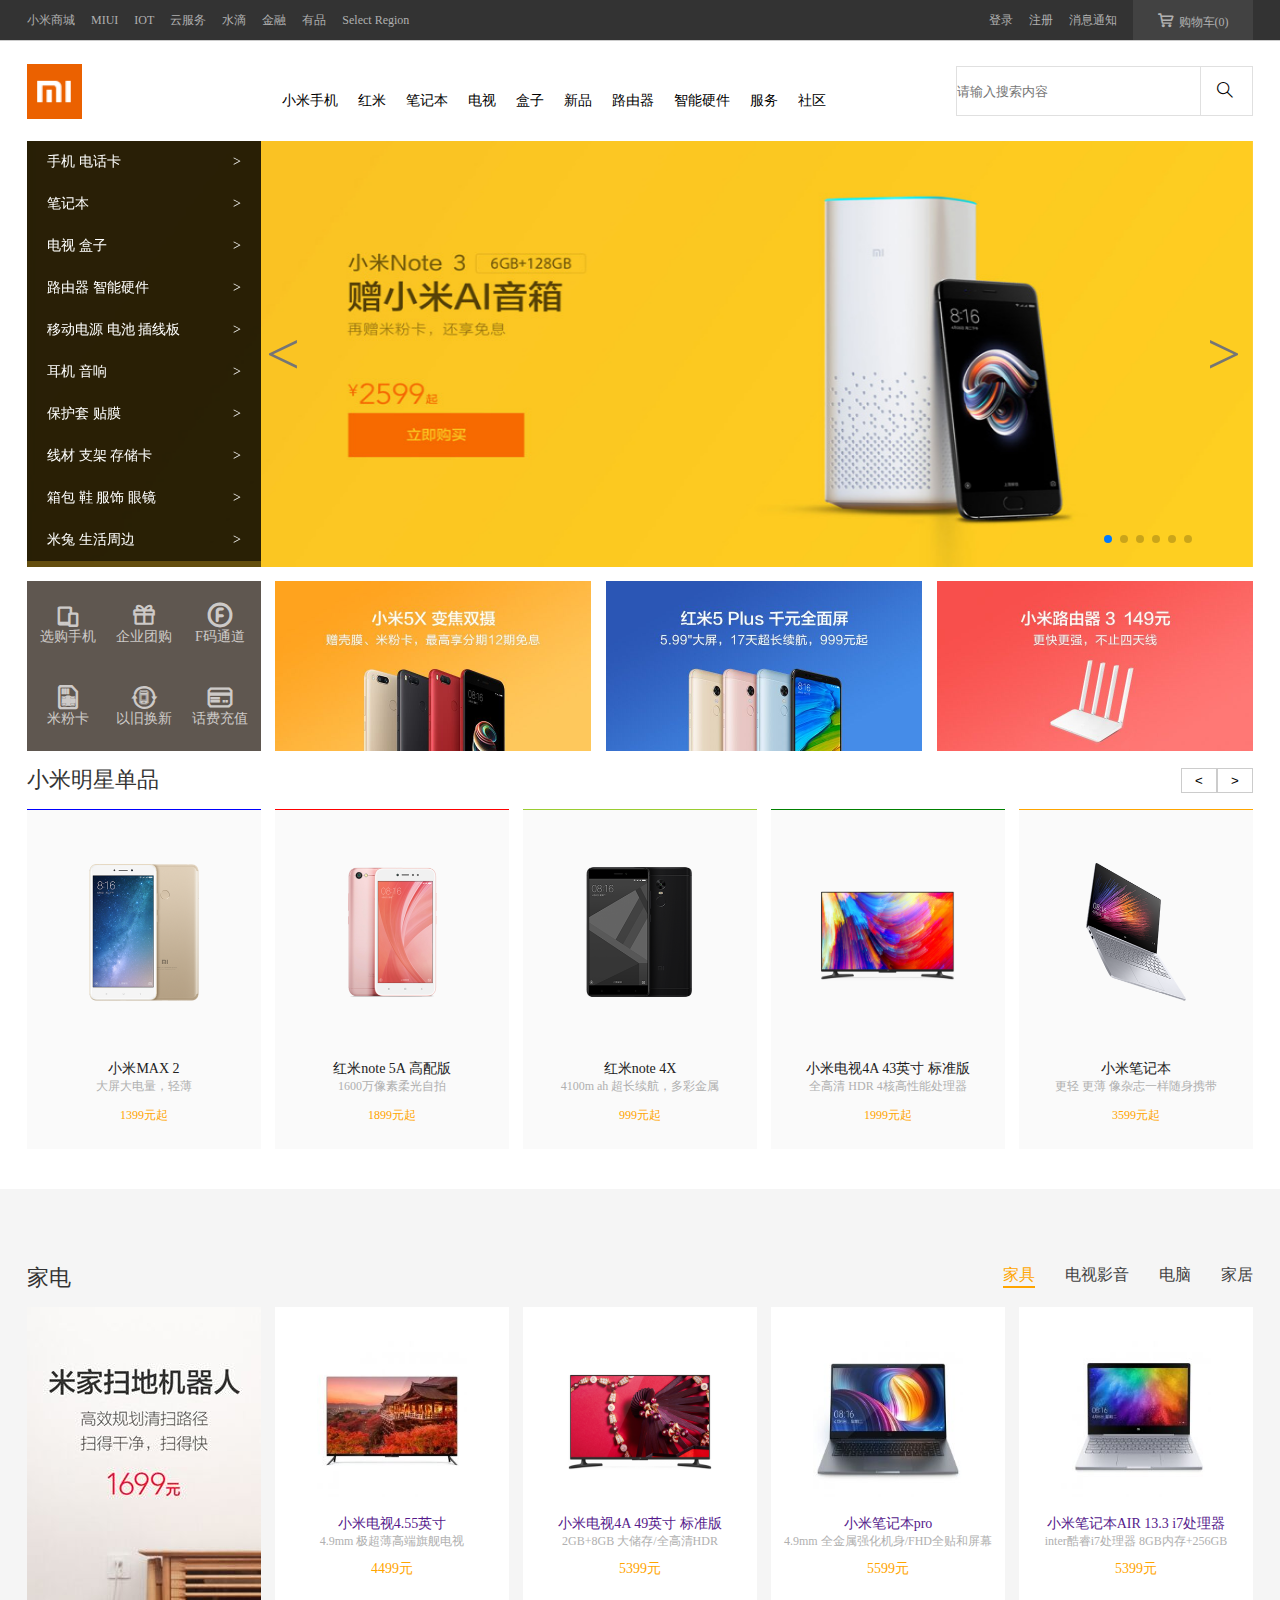
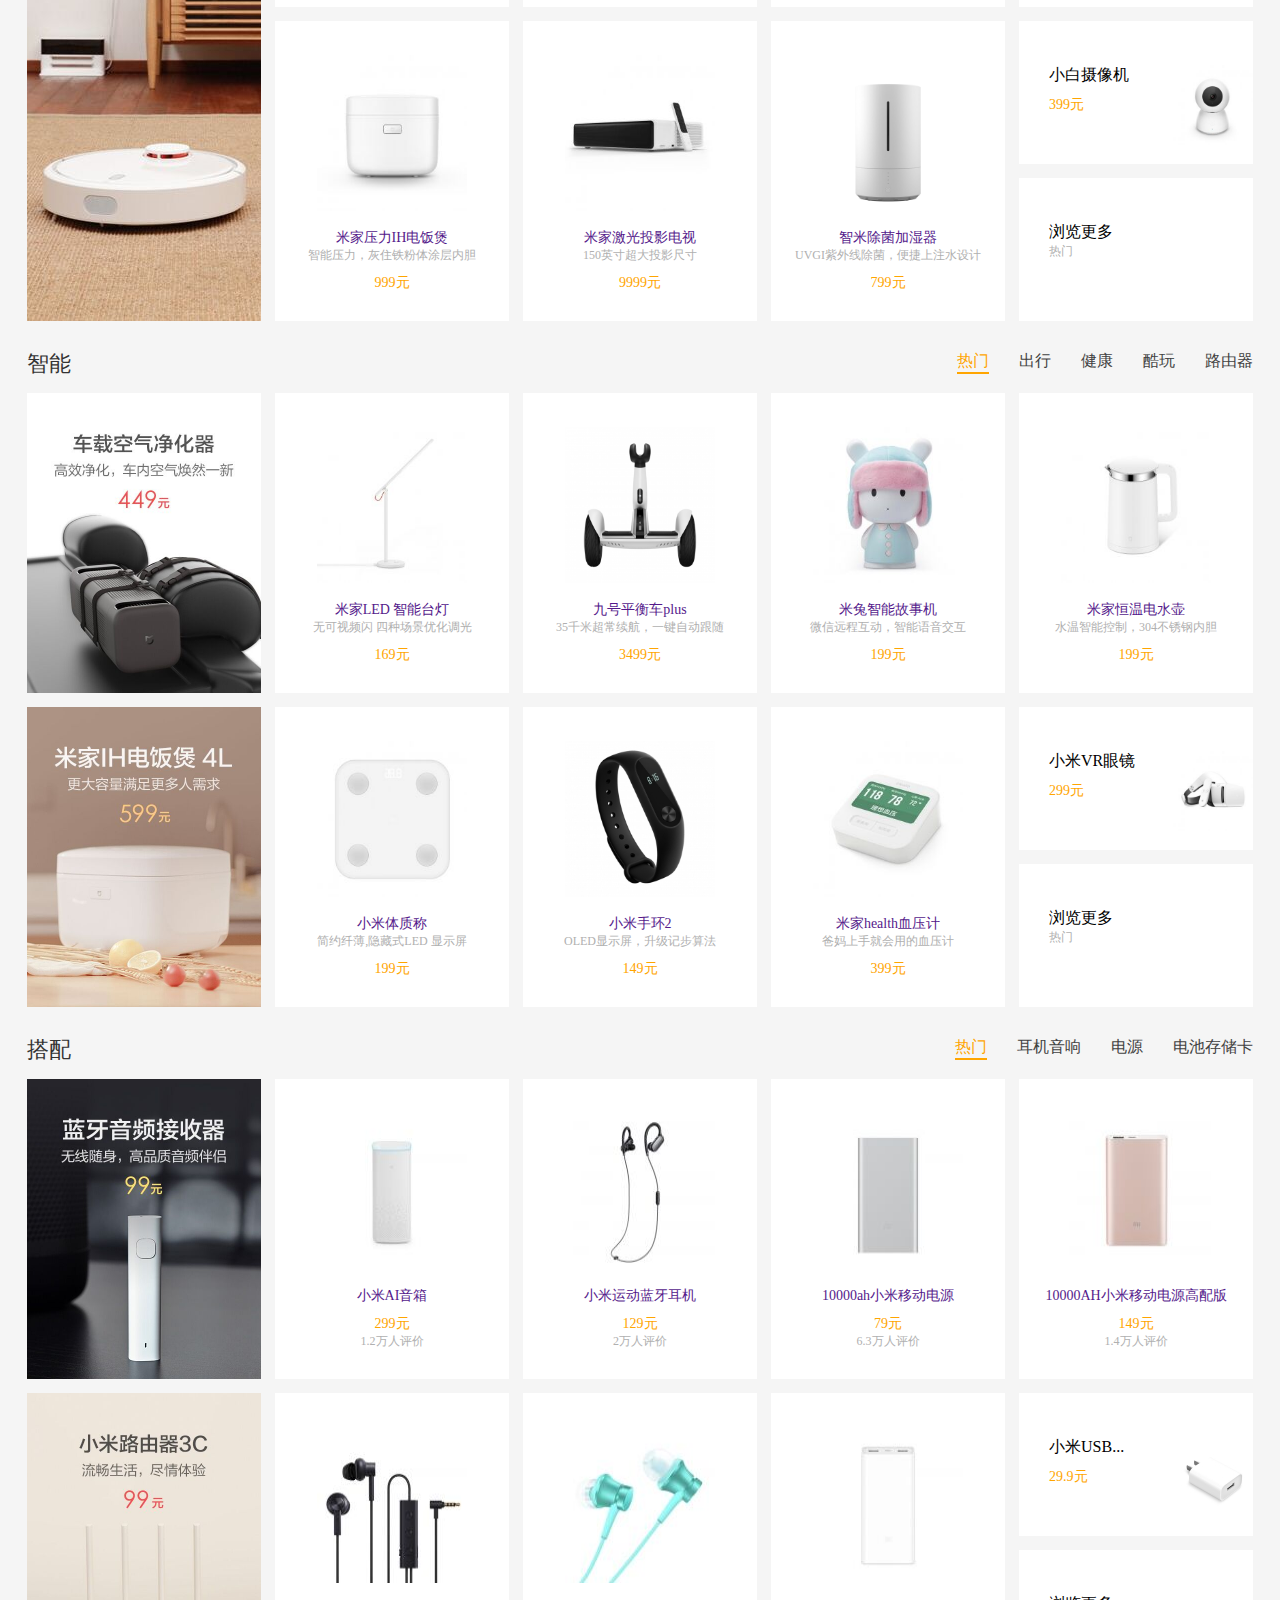
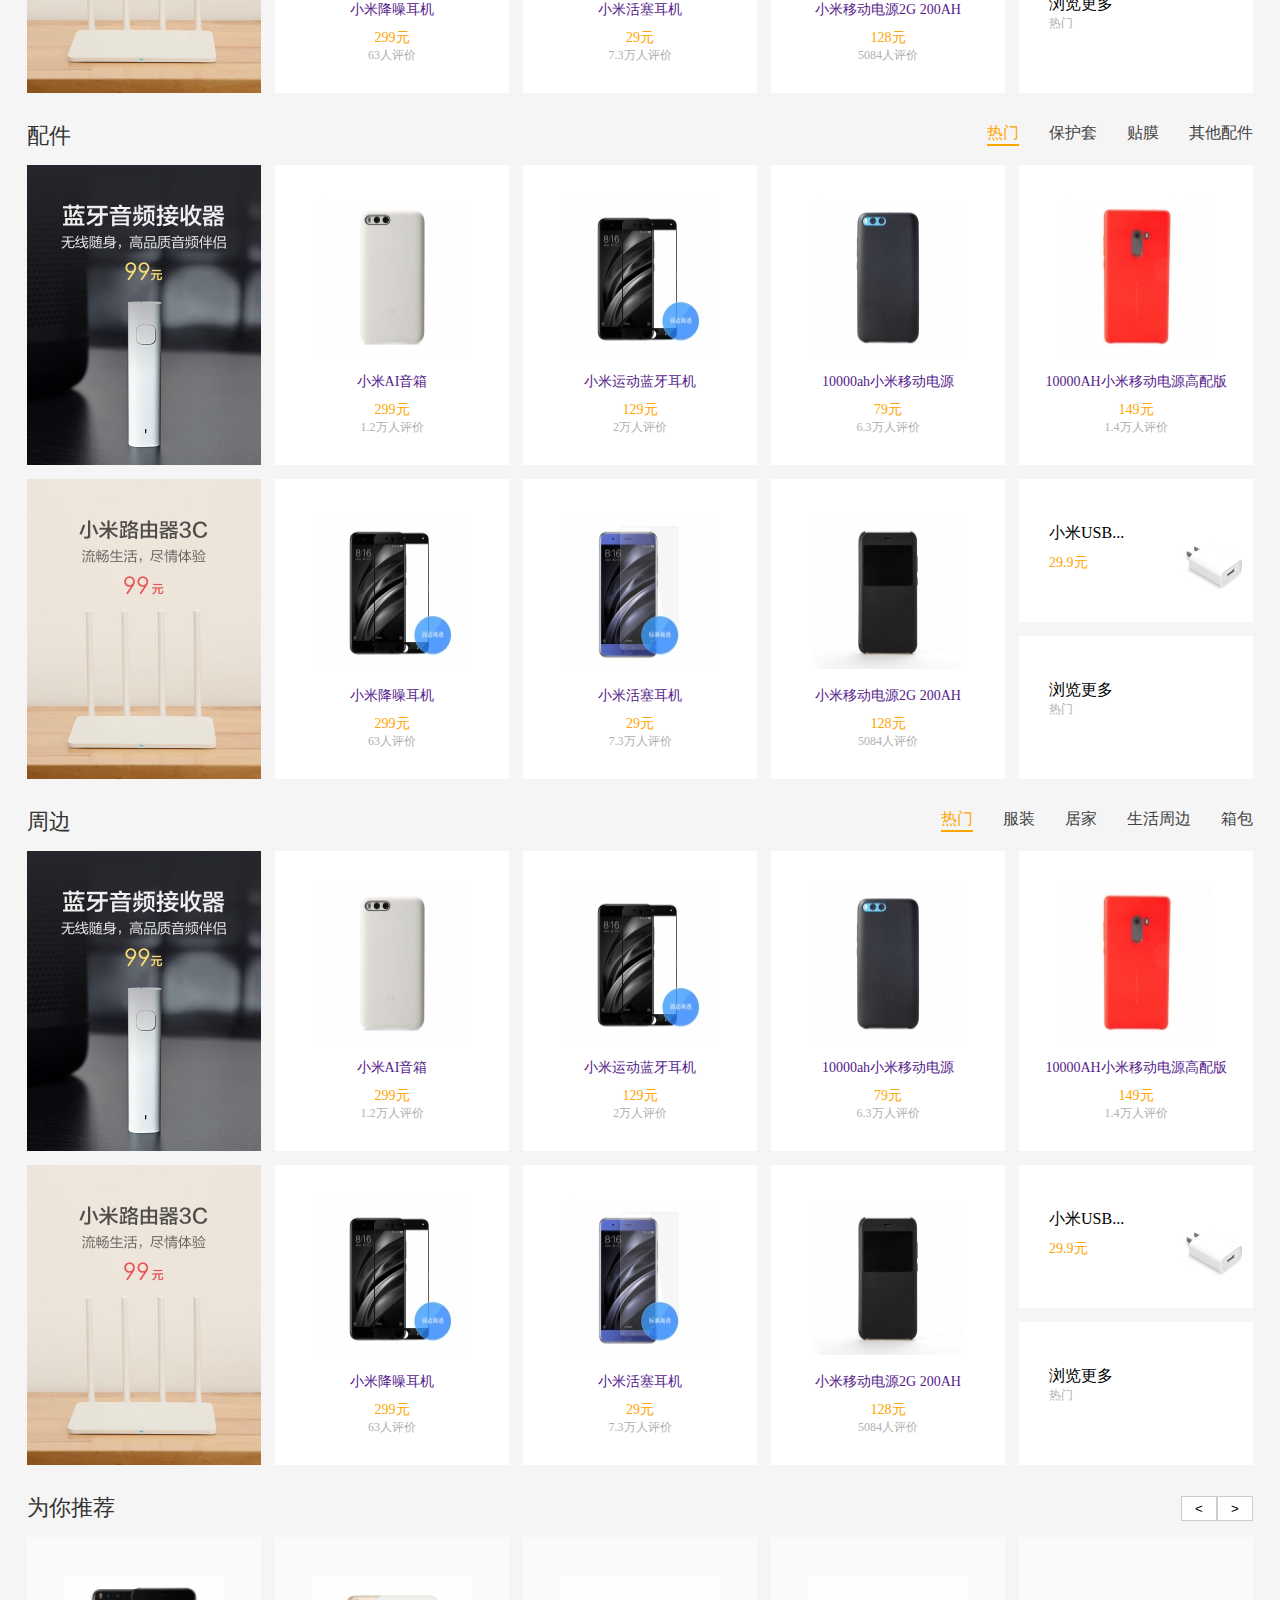
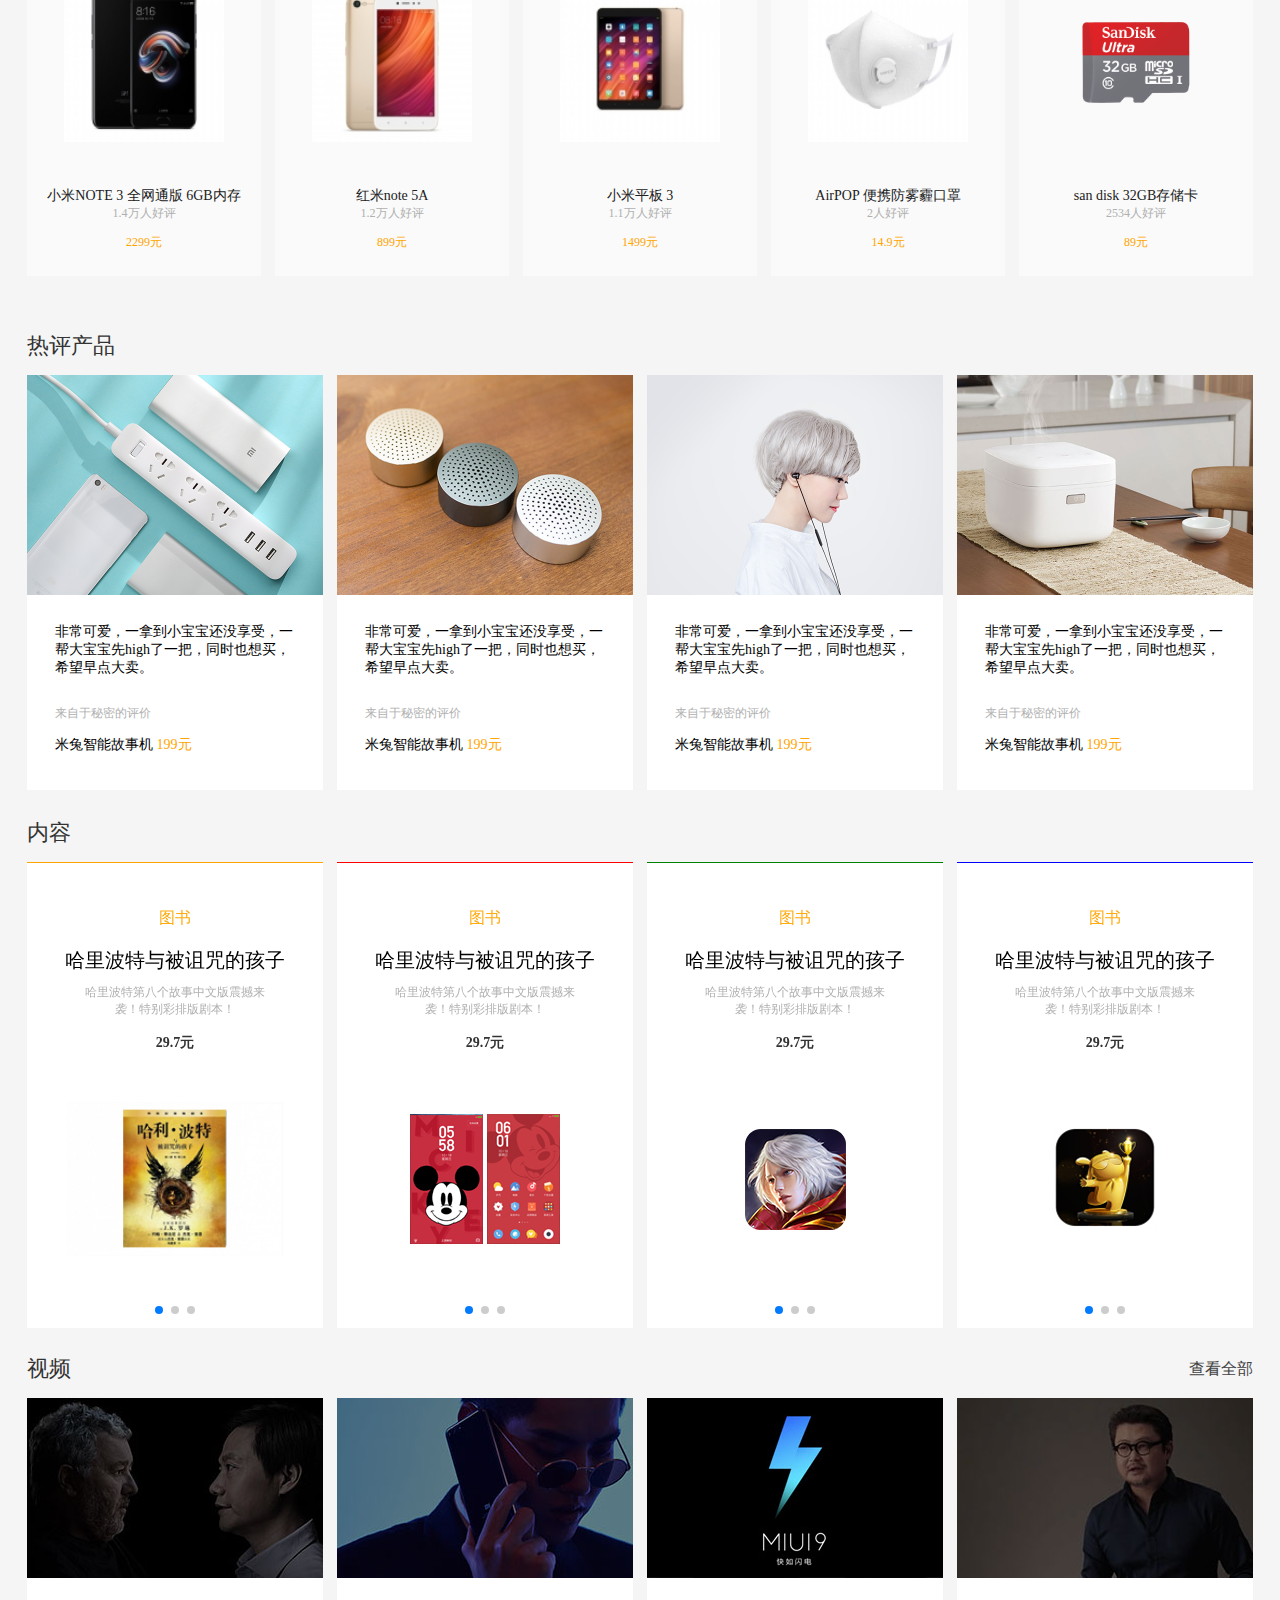
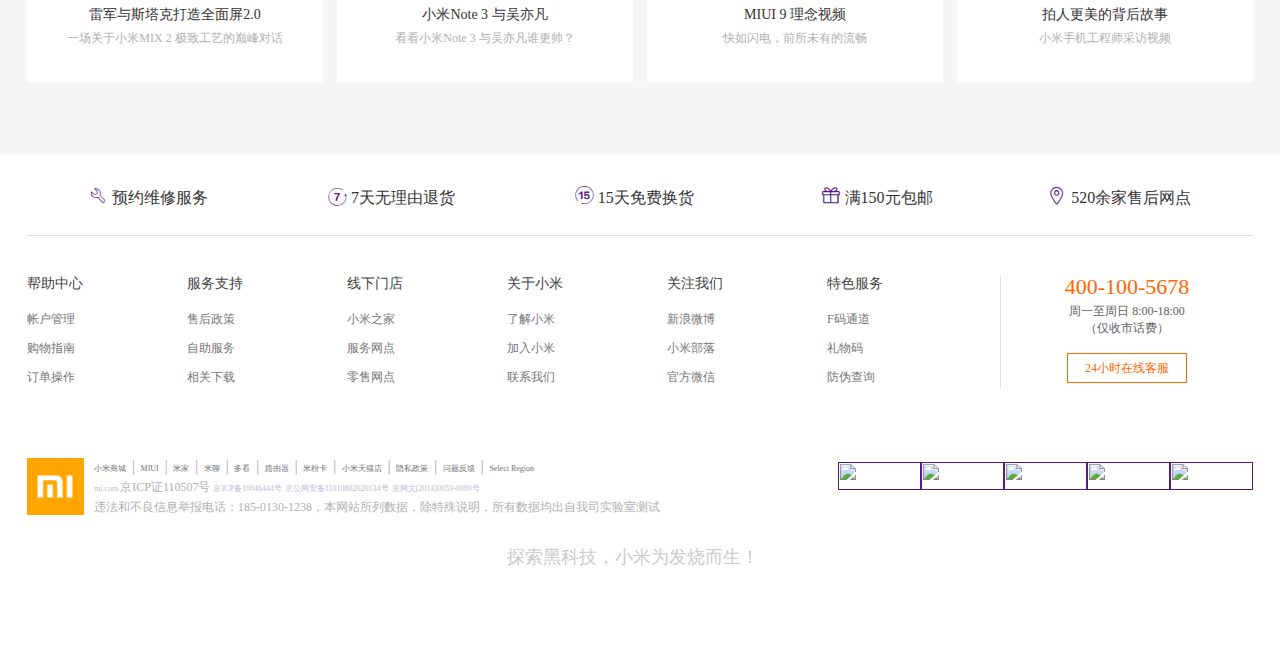
==== commit e72ae1e7: "1" ====
--- a/index.html
+++ b/index.html
@@ -7,8 +7,9 @@
 	<link rel="stylesheet" href="css/base.css">
 	<link rel="stylesheet" href="css/index.css">
 	<link rel="stylesheet" href="font icon/font/iconfont.css">
+	<link rel="stylesheet" href="css/swiper.min.css">
 </head>
-<body>
+<body id="xiaomi">
 	<!-- 头部开始 -->
 	<div class="head">
 		<div class="head-neikuan">
@@ -51,11 +52,119 @@
 		</div>
 
 		<div class="nav-right">
-			<div class="nav-right-wenzi">红米5新品</div>
-			<!-- <div class="nac-right-icon"></div> -->
+			<div class="nav-right-wenzi">
+				<input type="text" placeholder="请输入搜索内容">
+			</div>
+			<div class="nac-right-icon">
+				<input type="submit" class="iconfont .icon-sousuo" value="&#xe63b; ">
+			</div>
 		</div>
 	</div>
 	<!-- 导航结束 -->
+
+	<!-- banner开始 -->
+	<div class="banner swiper-container" id="swiper1">
+		<div class="banner-img swiper-wrapper">
+			<div class="swiper-slide">
+				<img src="img/b1.jpg" alt="">
+			</div>
+			<div class="swiper-slide">
+				<img src="img/b2.jpg" alt="">
+			</div>
+			<div class="swiper-slide">
+				<img src="img/b3.jpg" alt="">
+			</div>
+			<div class="swiper-slide">
+				<img src="img/b1.jpg" alt="">
+			</div>
+			<div class="swiper-slide">
+				<img src="img/b2.jpg" alt="">
+			</div>
+			<div class="swiper-slide">
+				<img src="img/b3.jpg" alt="">
+			</div>
+		</div>
+		
+		<div class="swiper-pagination banner-lunbo"></div>
+	    
+	   
+	    <div class="swiper-button-prev banner-shangyige">&lt;</div>
+	    <div class="swiper-button-next banner-xiayige">&gt;</div>
+
+		<ul class="banner-nav">
+			<li>
+				<a href="">
+					<span>手机 电话卡</span>
+					<span class="banner-nav-jiantou">&gt;</span>
+				</a>
+			</li>
+
+				<li>
+				<a href="">
+					<span>笔记本</span>
+					<span class="banner-nav-jiantou">&gt;</span>
+				</a>
+			</li>
+
+				<li>
+				<a href="">
+					<span>电视 盒子</span>
+					<span class="banner-nav-jiantou">&gt;</span>
+				</a>
+			</li>
+
+				<li>
+				<a href="">
+					<span>路由器 智能硬件</span>
+					<span class="banner-nav-jiantou">&gt;</span>
+				</a>
+			</li>
+
+				<li>
+				<a href="">
+					<span>移动电源 电池 插线板</span>
+					<span class="banner-nav-jiantou">&gt;</span>
+				</a>
+			</li>
+
+				<li>
+				<a href="">
+					<span>耳机 音响</span>
+					<span class="banner-nav-jiantou">&gt;</span>
+				</a>
+			</li>
+
+				<li>
+				<a href="">
+					<span>保护套 贴膜</span>
+					<span class="banner-nav-jiantou">&gt;</span>
+				</a>
+			</li>
+
+				<li>
+				<a href="">
+					<span>线材 支架 存储卡</span>
+					<span class="banner-nav-jiantou">&gt;</span>
+				</a>
+			</li>
+
+				<li>
+				<a href="">
+					<span>箱包 鞋 服饰 眼镜</span>
+					<span class="banner-nav-jiantou">&gt;</span>
+				</a>
+			</li>
+
+				<li>
+				<a href="">
+					<span>米兔 生活周边</span>
+					<span class="banner-nav-jiantou">&gt;</span>
+				</a>
+			</li>
+		</ul>
+	</div>
+
+	<!-- banner结束 -->
 
 	<!-- banner下列表开始 -->
 	<ul class="bannerList">
@@ -192,7 +301,11 @@
 						</a>
 						<a href="" class="jiadian-item2">小米电视4.55英寸</a>
 						<p class="jiadian-item3">4.9mm 极超薄高端旗舰电视</p>
-						<span class="jiadian-item4">4499元</span>	
+						<span class="jiadian-item4">4499元</span>
+						<div class="jiadian-tan">
+							<p>价格便宜</p>
+							<span>来自..的评价</span>
+						</div>	
 					</li>
 
 					<li class="jiadian-item">
@@ -211,6 +324,10 @@
 						<a href="" class="jiadian-item2">小米笔记本pro</a>
 						<p class="jiadian-item3">4.9mm 全金属强化机身/FHD全贴和屏幕</p>
 						<span class="jiadian-item4">5599元</span>	
+						<div class="jiadian-tan">
+							<p>价格便宜</p>
+							<span>来自..的评价</span>
+						</div>	
 					</li>
 
 					<li class="jiadian-item">
@@ -229,6 +346,10 @@
 						<a href="" class="jiadian-item2">米家压力IH电饭煲</a>
 						<p class="jiadian-item3">智能压力，灰住铁粉体涂层内胆</p>
 						<span class="jiadian-item4">999元</span>	
+						<div class="jiadian-tan">
+							<p>价格便宜</p>
+							<span>来自..的评价</span>
+						</div>	
 					</li>
 
 					<li class="jiadian-item">
@@ -299,6 +420,10 @@
 						<a href="" class="jiadian-item2">米家LED 智能台灯</a>
 						<p class="jiadian-item3">无可视频闪 四种场景优化调光</p>
 						<span class="jiadian-item4">169元</span>	
+						<div class="jiadian-tan">
+							<p>价格便宜</p>
+							<span>来自..的评价</span>
+						</div>	
 					</li>
 
 					<li class="jiadian-item">
@@ -308,6 +433,10 @@
 						<a href="" class="jiadian-item2">九号平衡车plus</a>
 						<p class="jiadian-item3">35千米超常续航，一键自动跟随</p>
 						<span class="jiadian-item4">3499元</span>	
+						<div class="jiadian-tan">
+							<p>价格便宜</p>
+							<span>来自..的评价</span>
+						</div>	
 					</li>
 
 					<li class="jiadian-item">
@@ -316,7 +445,11 @@
 						</a>
 						<a href="" class="jiadian-item2">米兔智能故事机</a>
 						<p class="jiadian-item3">微信远程互动，智能语音交互</p>
-						<span class="jiadian-item4">199元</span>	
+						<span class="jiadian-item4">199元</span>
+						<div class="jiadian-tan">
+							<p>价格便宜</p>
+							<span>来自..的评价</span>
+						</div>		
 					</li>
 
 					<li class="jiadian-item">
@@ -414,7 +547,10 @@
 						<a href="" class="jiadian-item2">小米运动蓝牙耳机</a>
 						<span class="jiadian-item4">129元</span>
 						<p class="jiadian-item3">2万人评价</p>
-							
+						<div class="jiadian-tan">
+							<p>价格便宜</p>
+							<span>来自..的评价</span>
+						</div>		
 					</li>
 
 					<li class="jiadian-item">
@@ -424,7 +560,10 @@
 						<a href="" class="jiadian-item2">10000ah小米移动电源</a>
 						<span class="jiadian-item4">79元</span>	
 						<p class="jiadian-item3">6.3万人评价</p>
-						
+						<div class="jiadian-tan">
+							<p>价格便宜</p>
+							<span>来自..的评价</span>
+						</div>	
 					</li>
 
 					<li class="jiadian-item">
@@ -454,7 +593,10 @@
 						<a href="" class="jiadian-item2">小米活塞耳机</a>
 						<span class="jiadian-item4">29元</span>	
 						<p class="jiadian-item3">7.3万人评价</p>
-						
+						<div class="jiadian-tan">
+							<p>价格便宜</p>
+							<span>来自..的评价</span>
+						</div>	
 					</li>
 
 					<li class="jiadian-item">
@@ -464,7 +606,10 @@
 						<a href="" class="jiadian-item2">小米移动电源2G 200AH</a>
 						<span class="jiadian-item4">128元</span>
 						<p class="jiadian-item3">5084人评价</p>
-							
+						<div class="jiadian-tan">
+							<p>价格便宜</p>
+							<span>来自..的评价</span>
+						</div>		
 					</li>
 
 					<li class="jiadian-item-s">
@@ -517,6 +662,10 @@
 						<a href="" class="jiadian-item2">小米AI音箱</a>
 						<span class="jiadian-item4">299元</span>	
 						<p class="jiadian-item3">1.2万人评价</p>
+						<div class="jiadian-tan">
+							<p>价格便宜</p>
+							<span>来自..的评价</span>
+						</div>	
 						
 					</li>
 
@@ -527,6 +676,10 @@
 						<a href="" class="jiadian-item2">小米运动蓝牙耳机</a>
 						<span class="jiadian-item4">129元</span>
 						<p class="jiadian-item3">2万人评价</p>
+						<div class="jiadian-tan">
+							<p>价格便宜</p>
+							<span>来自..的评价</span>
+						</div>	
 							
 					</li>
 
@@ -547,6 +700,10 @@
 						<a href="" class="jiadian-item2">10000AH小米移动电源高配版</a>
 						<span class="jiadian-item4">149元</span>	
 						<p class="jiadian-item3">1.4万人评价</p>
+						<div class="jiadian-tan">
+							<p>价格便宜</p>
+							<span>来自..的评价</span>
+						</div>	
 
 					</li>
 
@@ -567,6 +724,10 @@
 						<a href="" class="jiadian-item2">小米活塞耳机</a>
 						<span class="jiadian-item4">29元</span>	
 						<p class="jiadian-item3">7.3万人评价</p>
+						<div class="jiadian-tan">
+							<p>价格便宜</p>
+							<span>来自..的评价</span>
+						</div>	
 						
 					</li>
 
@@ -577,6 +738,10 @@
 						<a href="" class="jiadian-item2">小米移动电源2G 200AH</a>
 						<span class="jiadian-item4">128元</span>
 						<p class="jiadian-item3">5084人评价</p>
+						<div class="jiadian-tan">
+							<p>价格便宜</p>
+							<span>来自..的评价</span>
+						</div>	
 							
 					</li>
 
@@ -631,6 +796,10 @@
 						<a href="" class="jiadian-item2">小米AI音箱</a>
 						<span class="jiadian-item4">299元</span>	
 						<p class="jiadian-item3">1.2万人评价</p>
+						<div class="jiadian-tan">
+							<p>价格便宜</p>
+							<span>来自..的评价</span>
+						</div>	
 						
 					</li>
 
@@ -641,6 +810,10 @@
 						<a href="" class="jiadian-item2">小米运动蓝牙耳机</a>
 						<span class="jiadian-item4">129元</span>
 						<p class="jiadian-item3">2万人评价</p>
+						<div class="jiadian-tan">
+							<p>价格便宜</p>
+							<span>来自..的评价</span>
+						</div>	
 							
 					</li>
 
@@ -661,6 +834,10 @@
 						<a href="" class="jiadian-item2">10000AH小米移动电源高配版</a>
 						<span class="jiadian-item4">149元</span>	
 						<p class="jiadian-item3">1.4万人评价</p>
+						<div class="jiadian-tan">
+							<p>价格便宜</p>
+							<span>来自..的评价</span>
+						</div>	
 
 					</li>
 
@@ -681,6 +858,10 @@
 						<a href="" class="jiadian-item2">小米活塞耳机</a>
 						<span class="jiadian-item4">29元</span>	
 						<p class="jiadian-item3">7.3万人评价</p>
+						<div class="jiadian-tan">
+							<p>价格便宜</p>
+							<span>来自..的评价</span>
+						</div>	
 						
 					</li>
 
@@ -691,6 +872,10 @@
 						<a href="" class="jiadian-item2">小米移动电源2G 200AH</a>
 						<span class="jiadian-item4">128元</span>
 						<p class="jiadian-item3">5084人评价</p>
+						<div class="jiadian-tan">
+							<p>价格便宜</p>
+							<span>来自..的评价</span>
+						</div>	
 							
 					</li>
 
@@ -780,7 +965,7 @@
 		<div class="hot-top">
 			<h1 class="hot-top-wenzi">热评产品</h1>
 		</div>
-		<div class="hot-bottom">
+		<div class="hot-bottom ">
 			<div class="hot-item">
 				<div class="item-top">
 					<img src="img/r1.jpg" alt="">
@@ -800,7 +985,7 @@
 
 			<div class="hot-item">
 				<div class="item-top">
-					<img src="img/r1.jpg" alt="">
+					<img src="img/rp2.jpg" alt="">
 				</div>
 				<div class="hot-bottom-item1">
 					<p class="hot-item1">非常可爱，一拿到小宝宝还没享受，一帮大宝宝先high了一把，同时也想买，希望早点大卖。</p>
@@ -817,7 +1002,7 @@
 
 			<div class="hot-item">
 				<div class="item-top">
-					<img src="img/r1.jpg" alt="">
+					<img src="img/rp3.jpg" alt="">
 				</div>
 				<div class="hot-bottom-item1">
 					<p class="hot-item1">非常可爱，一拿到小宝宝还没享受，一帮大宝宝先high了一把，同时也想买，希望早点大卖。</p>
@@ -834,7 +1019,7 @@
 
 			<div class="hot-item hot-item4">
 				<div class="item-top">
-					<img src="img/r1.jpg" alt="">
+					<img src="img/rp4.jpg" alt="">
 				</div>
 				<div class="hot-bottom-item1">
 					<p class="hot-item1">非常可爱，一拿到小宝宝还没享受，一帮大宝宝先high了一把，同时也想买，希望早点大卖。</p>
@@ -852,9 +1037,545 @@
 		</div>
 	</div>
 
-
 	<!-- 热评产品结束 -->
+
+	<!-- 内容开始 -->
+	<div class="nrkaishi">
+		<div class="nr-top">
+			<h1 class="nr-top-left">内容</h1>
+		<div class="nr-bottom">
+			<div class="nr-bottom-item swiper-container" id="swiper2">
+				<div class="swiper-wrapper">
+					<div class="swiper-slide">
+						<h1>图书</h1>
+						<span>哈里波特与被诅咒的孩子</span>
+						<p>哈里波特第八个故事中文版震撼来袭！特别彩排版剧本！</p>
+						<h2>29.7元</h2>
+						<div class="nr-bottom-img">
+							<img src="img/nr1.png" alt="">
+						</div>						
+					</div>
+					<div class="swiper-slide">
+						<h1>图书</h1>
+						<span>哈里波特与被诅咒的孩子</span>
+						<p>哈里波特第八个故事中文版震撼来袭！特别彩排版剧本！</p>
+						<h2>29.7元</h2>
+						<div class="nr-bottom-img">
+							<img src="img/nr1.png" alt="">
+						</div>
+					</div>
+					<div class="swiper-slide">
+						<h1>图书</h1>
+						<span>哈里波特与被诅咒的孩子</span>
+						<p>哈里波特第八个故事中文版震撼来袭！特别彩排版剧本！</p>
+						<h2>29.7元</h2>
+						<div class="nr-bottom-img">
+							<img src="img/nr1.png" alt="">
+						</div>
+					</div>
+				</div>
+				<div class="nr-bottom-dian swiper-pagination">
+				</div>
+				
+			</div>
+
+			<div class="nr-bottom-item swiper-container" id="swiper3">
+				<div class="swiper-wrapper">
+					<div class="swiper-slide">
+						<h1>图书</h1>
+						<span>哈里波特与被诅咒的孩子</span>
+						<p>哈里波特第八个故事中文版震撼来袭！特别彩排版剧本！</p>
+						<h2>29.7元</h2>
+						<div class="nr-bottom-img">
+							<img src="img/nr2.png" alt="">
+						</div>						
+					</div>
+					<div class="swiper-slide">
+						<h1>图书</h1>
+						<span>哈里波特与被诅咒的孩子</span>
+						<p>哈里波特第八个故事中文版震撼来袭！特别彩排版剧本！</p>
+						<h2>29.7元</h2>
+						<div class="nr-bottom-img">
+							<img src="img/nr1.png" alt="">
+						</div>
+					</div>
+					<div class="swiper-slide">
+						<h1>图书</h1>
+						<span>哈里波特与被诅咒的孩子</span>
+						<p>哈里波特第八个故事中文版震撼来袭！特别彩排版剧本！</p>
+						<h2>29.7元</h2>
+						<div class="nr-bottom-img">
+							<img src="img/nr2.png" alt="">
+						</div>
+					</div>
+				</div>
+				<div class="nr-bottom-dian swiper-pagination">
+				</div>
+				
+			</div>
+
+			<div class="nr-bottom-item swiper-container" id="swiper4">
+				<div class="swiper-wrapper">
+					<div class="swiper-slide">
+						<h1>图书</h1>
+						<span>哈里波特与被诅咒的孩子</span>
+						<p>哈里波特第八个故事中文版震撼来袭！特别彩排版剧本！</p>
+						<h2>29.7元</h2>
+						<div class="nr-bottom-img">
+							<img src="img/nr3.png" alt="">
+						</div>						
+					</div>
+					<div class="swiper-slide">
+						<h1>图书</h1>
+						<span>哈里波特与被诅咒的孩子</span>
+						<p>哈里波特第八个故事中文版震撼来袭！特别彩排版剧本！</p>
+						<h2>29.7元</h2>
+						<div class="nr-bottom-img">
+							<img src="img/nr1.png" alt="">
+						</div>
+					</div>
+					<div class="swiper-slide">
+						<h1>图书</h1>
+						<span>哈里波特与被诅咒的孩子</span>
+						<p>哈里波特第八个故事中文版震撼来袭！特别彩排版剧本！</p>
+						<h2>29.7元</h2>
+						<div class="nr-bottom-img">
+							<img src="img/nr1.png" alt="">
+						</div>
+					</div>
+				</div>
+				<div class="nr-bottom-dian swiper-pagination">
+				</div>
+				
+			</div>
+
+			<div class="nr-bottom-item swiper-container" id="swiper5">
+				<div class="swiper-wrapper">
+					<div class="swiper-slide">
+						<h1>图书</h1>
+						<span>哈里波特与被诅咒的孩子</span>
+						<p>哈里波特第八个故事中文版震撼来袭！特别彩排版剧本！</p>
+						<h2>29.7元</h2>
+						<div class="nr-bottom-img">
+							<img src="img/nr4.png" alt="">
+						</div>						
+					</div>
+					<div class="swiper-slide">
+						<h1>图书</h1>
+						<span>哈里波特与被诅咒的孩子</span>
+						<p>哈里波特第八个故事中文版震撼来袭！特别彩排版剧本！</p>
+						<h2>29.7元</h2>
+						<div class="nr-bottom-img">
+							<img src="img/nr1.png" alt="">
+						</div>
+					</div>
+					<div class="swiper-slide">
+						<h1>图书</h1>
+						<span>哈里波特与被诅咒的孩子</span>
+						<p>哈里波特第八个故事中文版震撼来袭！特别彩排版剧本！</p>
+						<h2>29.7元</h2>
+						<div class="nr-bottom-img">
+							<img src="img/nr1.png" alt="">
+						</div>
+					</div>
+				</div>
+				<div class="nr-bottom-dian swiper-pagination">
+				</div>
+				
+			</div>
+		</div>
+		</div>
+	</div>
+
+
+	<!-- 内容结束 -->
+
+
+	<!-- 视频开始 -->
+		<div class="shipin">
+			<div class="shipin-top">
+				<h1 class="shipin-top-left">视频</h1>
+				<span class="shipin-top-right">查看全部</span>
+
+			</div>
+
+			<div class="shipin-item">
+				<div class="shipin-item1">
+					<a href="" class="">
+						<div class="shipin-img">
+							<img src="img/s1.jpg" alt="">
+						</div>
+					</a>
+					<a href="">
+						<h3 class="shipin-title">雷军与斯塔克打造全面屏2.0</h3>
+					</a>
+					<p class="shipin-title1">一场关于小米MIX 2 极致工艺的巅峰对话</p>
+				</div>
+
+				<div class="shipin-item1">
+					<a href="" class="">
+						<div class="shipin-img">
+							<img src="img/s2.jpg" alt="">
+						</div>
+					</a>
+					<a href="">
+						<h3 class="shipin-title">小米Note 3 与吴亦凡</h3>
+					</a>
+					<p class="shipin-title1">看看小米Note 3 与吴亦凡谁更帅？</p>
+				</div>
+
+				<div class="shipin-item1">
+					<a href="" class="">
+						<div class="shipin-img">
+							<img src="img/s3.jpg" alt="">
+						</div>
+					</a>
+					<a href="">
+						<h3 class="shipin-title">MIUI 9 理念视频</h3>
+					</a>
+					<p class="shipin-title1">快如闪电，前所未有的流畅</p>
+				</div>
+
+				<div class="shipin-item1">
+					<a href="" class="">
+						<div class="shipin-img">
+							<img src="img/s4.jpg" alt="">
+						</div>
+					</a>
+					<a href="">
+						<h3 class="shipin-title">拍人更美的背后故事</h3>
+					</a>
+					<p class="shipin-title1">小米手机工程师采访视频</p>
+				</div>
+
+			</div>
+		</div>
+	<!-- 视频结束 -->
+
+	<!-- 站点地图开始 -->
+	<div class="zhandian">
+		<div class="zhandian-neikuan">
+			<div class="zhandian-top">
+				<div class="zhandian-top-left">
+					<a href="">
+						<span class="iconfont  icon-daohang-fuwu-weixiu zhandian1"></span>
+						<span class="zhandian2">预约维修服务</span>
+					</a>
+
+					<a href="">
+						<span class="iconfont  icon-7tian zhandian1"></span>
+						<span class="zhandian2">7天无理由退货</span>
+					</a>
+
+					<a href="">
+						<span class="iconfont  icon-tian zhandian1"></span>
+						<span class="zhandian2">15天免费换货</span>
+					</a>
+
+					<a href="">
+						<span class="iconfont  icon-liwu zhandian1"></span>
+						<span class="zhandian2">满150元包邮</span>
+					</a>
+
+					<a href="">
+						<span class="iconfont  icon-weibiaoti- zhandian1"></span>
+						<span class="zhandian2">520余家售后网点</span>
+					</a>
+				</div>
+			</div>
+			<div class="zhandian-bommot">
+				<div class="zhandian-bommot1">
+					<div class="zhandian-wenzi">
+						<span class="">帮助中心</span>
+					</div>
+					<div href="" class="zhandian-wenzi1">
+						<a href="">帐户管理</a>
+					</div>
+					<div href="" class="zhandian-wenzi1">
+						<a href="">购物指南</a>
+					</div>
+					<div href="" class="zhandian-wenzi1">
+						<a href="">订单操作</a>
+					</div>
+				</div>
+
+				<div class="zhandian-bommot1">
+					<div class="zhandian-wenzi">
+						<span class="">服务支持</span>
+					</div>
+					<div href="" class="zhandian-wenzi1">
+						<a href="">售后政策</a>
+					</div>
+					<div href="" class="zhandian-wenzi1">
+						<a href="">自助服务</a>
+					</div>
+					<div href="" class="zhandian-wenzi1">
+						<a href="">相关下载</a>
+					</div>
+				</div>
+
+				<div class="zhandian-bommot1">
+					<div class="zhandian-wenzi">
+						<span class="">线下门店</span>
+					</div>
+					<div href="" class="zhandian-wenzi1">
+						<a href="">小米之家</a>
+					</div>
+					<div href="" class="zhandian-wenzi1">
+						<a href="">服务网点</a>
+					</div>
+					<div href="" class="zhandian-wenzi1">
+						<a href="">零售网点</a>
+					</div>
+				</div>
+
+				<div class="zhandian-bommot1">
+					<div class="zhandian-wenzi">
+						<span class="">关于小米</span>
+					</div>
+					<div href="" class="zhandian-wenzi1">
+						<a href="">了解小米</a>
+					</div>
+					<div href="" class="zhandian-wenzi1">
+						<a href="">加入小米</a>
+					</div>
+					<div href="" class="zhandian-wenzi1">
+						<a href="">联系我们</a>
+					</div>
+				</div>
+
+				<div class="zhandian-bommot1">
+					<div class="zhandian-wenzi">
+						<span class="">关注我们</span>
+					</div>
+					<div href="" class="zhandian-wenzi1">
+						<a href="">新浪微博</a>
+					</div>
+					<div href="" class="zhandian-wenzi1">
+						<a href="">小米部落</a>
+					</div>
+					<div href="" class="zhandian-wenzi1">
+						<a href="">官方微信</a>
+					</div>
+				</div>
+
+				<div class="zhandian-bommot1">
+					<div class="zhandian-wenzi">
+						<span class="">特色服务</span>
+					</div>
+					<div href="" class="zhandian-wenzi1">
+						<a href="">F码通道</a>
+					</div>
+					<div href="" class="zhandian-wenzi1">
+						<a href="">礼物码</a>
+					</div>
+					<div href="" class="zhandian-wenzi1">
+						<a href="">防伪查询</a>
+					</div>
+				</div>
+				
+				<div class="bommot2">
+					<p class="zhandian-shuzi">400-100-5678</p>
+					<div class="zhandian-shuzi1">
+						<p>周一至周日 8:00-18:00</p>
+						<p>（仅收市话费）</p>
+					</div>
+					<div class="zhandian-shuzi2">
+						<a href="">24小时在线客服</a>
+					</div>
+				</div>
+			</div>
+			<div class="zhandianxia">
+				<div class="zhandianxia-nk">
+					<div class="zhandianlogo">
+						<img src="img/mi-logo.png" alt="">
+					</div>
+					<div class="zhandianxia-left">
+						<p class="zhandianxia-left1">
+							<a href="">小米商城</a>
+							<span>│</span>
+
+							<a href="">MIUI</a>
+							<span>│</span>
+
+							<a href="">米家</a>
+							<span>│</span>
+
+							<a href="">米聊</a>
+							<span>│</span>
+
+							<a href="">多看</a>
+							<span>│</span>
+
+							<a href="">路由器</a>
+							<span>│</span>
+
+							<a href="">米粉卡</a>
+							<span>│</span>
+
+							<a href="">小米天猫店</a>
+							<span>│</span>
+
+							<a href="">隐私政策</a>
+							<span>│</span>
+
+							<a href="">问题反馈</a>
+							<span>│</span>
+							<a href="">Select Region</a>
+						</p>
+
+						<p class="zhandianxia-left1">
+							<a class="zhandianxia-left2" href="">
+								<span>mi.com</span>
+							</a>
+							<span>京ICP证110507号</span>
+
+							<a class="zhandianxia-left2" href=""> 京ICP备10046444号</a>
+
+							<a class="zhandianxia-left2" href=""> 京公网安备11010802020134号</a>
+
+							<a class="zhandianxia-left2" href="">京网文[2014]0059-0009号 </a>
+						</p>
+
+						<p class="zhandianxia-left1">
+							<span>违法和不良信息举报电话：185-0130-1238，本网站所列数据，除特殊说明，所有数据均出自我司实验室测试</span>
+						</p>
+					</div>
+					<div class="zhandianxia-right">
+						<div class="zhandianxia-img">
+							<a href="">
+								<img src="img/zd5.png" alt="">
+							</a>
+						</div>
+						<div class="zhandianxia-img">
+							<a href="">
+								<img src="img/zd4.png" alt="">
+							</a>
+						</div>
+
+						<div class="zhandianxia-img">
+							<a href="">
+								<img src="img/zd3.png" alt="">
+							</a>
+						</div>
+
+						<div class="zhandianxia-img">
+							<a href="">
+								<img src="img/zd2.png" alt="">
+							</a>
+						</div>
+
+						<div class="zhandianxia-img">
+							<a href="">
+								<img src="img/zd1.png" alt="">
+							</a>
+						</div>
+						
+					</div>
+				</div>
+				<div class="zhandianxia-nkx">
+					<span>探索黑科技，小米为发烧而生！</span>
+				</div>
+			</div>
+		</div>	
+	</div>
+	
+
+
+
+	<!-- 站点地图结束 -->
+
+
+
 	</div>
 	
 </body>
-</html>+</html>
+<script src="js/jquery.js"></script>
+<script src="js/swiper.min.js"></script>
+<script>        
+  var swiper1 = new Swiper ('#swiper1', {
+    loop: true,
+    autoplay: true,
+    effect : 'fade',
+    
+    // 如果需要分页器
+    pagination: {
+      el: '.swiper-pagination',
+    },
+    
+    // 如果需要前进后退按钮
+    navigation: {
+      nextEl: '.swiper-button-next',
+      prevEl: '.swiper-button-prev',
+    },
+    
+
+  })     
+
+  var swiper2 = new Swiper ('#swiper2', {
+    loop: true,
+   
+   // 如果需要分页器
+    pagination: {
+      el: '.swiper-pagination',
+    },
+    
+    // 如果需要前进后退按钮
+    navigation: {
+      nextEl: '.swiper-button-next',
+      prevEl: '.swiper-button-prev',
+    },
+    
+
+  })    
+
+  var swiper3 = new Swiper ('#swiper3', {
+    loop: true,
+   
+   // 如果需要分页器
+    pagination: {
+      el: '.swiper-pagination',
+    },
+    
+    // 如果需要前进后退按钮
+    navigation: {
+      nextEl: '.swiper-button-next',
+      prevEl: '.swiper-button-prev',
+    },
+    
+
+  })    
+
+  var swiper4 = new Swiper ('#swiper4', {
+    loop: true,
+   
+   // 如果需要分页器
+    pagination: {
+      el: '.swiper-pagination',
+    },
+    
+    // 如果需要前进后退按钮
+    navigation: {
+      nextEl: '.swiper-button-next',
+      prevEl: '.swiper-button-prev',
+    },
+    
+
+  })    
+  var swiper5 = new Swiper ('#swiper5', {
+    loop: true,
+   // 如果需要分页器
+    pagination: {
+      el: '.swiper-pagination',
+    },
+    
+    // 如果需要前进后退按钮
+    navigation: {
+      nextEl: '.swiper-button-next',
+      prevEl: '.swiper-button-prev',
+    },
+    
+
+  })    
+  </script>--- a/css/index.css
+++ b/css/index.css
@@ -76,26 +76,53 @@
 	cursor: pointer;
 	font-size: 14px;
 }
+.nav-wenzi:hover{
+	color: orange;
+}
 .nav-right{
-	width: 296px;
+	width: 297px;
 	height: 50px;
+	float:right;
+	background-color:red;
+	margin-top: 25px;
+	
+}
+.nac-right-icon{
 	float: right;
-	background-color: #fff;
-	margin-top: 25px;
-	border: 1px solid #ccc;
-}
-/* .nac-right-icon{
-	float: right;
-	width: 50px;
+	width: 52px;
 	height:50px;
-	background-color: #fff;
-	border-left:  1px solid #ccc; 
-} */
+	background-color: blue;
+	
+}
+.nac-right-icon input{
+	border: 1px solid #e0e0e0;
+	width: 100%;
+	height: 100%;
+	box-sizing: border-box;
+	background-color: #fff;
+	border-left: 0;
+}
+.nac-right-icon input:hover{
+	background-color: orange;
+	color: #fff;
+}
 .nav-right-wenzi{
-	float: left;
-	font-size: 12px;
-	line-height: 50px;
-	margin-left: 150px;
+	width: 245px;
+	height: 50px;
+	background-color: #fff;
+	float: left;
+	
+}
+.nav-right-wenzi input{
+	border: 1px solid #e0e0e0;
+	width: 100%;
+	height: 100%;
+	box-sizing: border-box;
+	background-color: #fff;
+
+}
+.nav-right-wenzi input:hover{
+	border: 1px solid orange;
 }
 .danpin{
 	width: 1226px;
@@ -109,6 +136,7 @@
 	/* background-color: yellow; */
 	line-height: 58px;
 	color: #333; 
+	float: left;
 }
 .danpin-title{
 	font-size: 22px;
@@ -196,10 +224,14 @@
 	background-color: #5f5750;
 	float: left;
 }
+.bannerList li:hover{
+	box-shadow: 0 15px  30px rgba(0, 0, 0, 0.1);
+}
 .bannerList li:nth-child(1){
 	width: 228px;
 	height: 164px;
-	padding: 3px;	
+	padding: 3px;
+	box-shadow: none;	
 }
 .bannerList li:nth-child(2){
 	margin-left: 14px;
@@ -217,6 +249,9 @@
 	padding-top: 18px;
 	float: left;
 }
+.banner-icon a:hover span{
+	color: #fff;
+}
 .banner-icon .banner-shouji{
 	font-size: 24px;
 	font-weight: bolder;
@@ -279,6 +314,30 @@
 	height: 614px;
 	/* background-color: yellow; */
 	float: left;
+	
+
+}
+.jiadian-left,.jiadian-item:hover,.jiadian-item-s{
+	transition: all .5s linear;
+}
+.jiadian-left:hover,.jiadian-item:hover,.jiadian-item-s:hover{
+	box-shadow:0 15px  30px rgba(0, 0, 0, 0.1); 
+	transform: translateY(-6px);
+}
+.jiadian-tan{
+	width: 100%;
+	height: 80px;
+	background-color: orange;
+	position: absolute;
+	left: 0;
+	bottom: -80px;
+	text-align: center;
+	color: #fff;
+
+}
+.jiadian-item:hover .jiadian-tan{
+	bottom: 0;
+	transition: all .5s linear;
 
 }
 .jiadian-right{
@@ -295,6 +354,8 @@
 	margin-bottom: 14px;
 	padding-top: 34px;
 	float: left;
+	position: relative;
+	overflow: hidden;
 }
 .jiadian-item1{
 	width: 150px;
@@ -374,6 +435,7 @@
 	height: 473px;
 	/* background-color: red; */
 	margin: 0 auto;
+	margin-bottom: 14px;
 }
 .hot-top{
 	width: 100%;
@@ -409,6 +471,10 @@
 }	
 .hot-item1{
 	margin-bottom: 28px;
+}
+.hot-item:hover{
+	box-shadow:0 15px  30px rgba(0, 0, 0, 0.1); 
+	transition: all .5s linear;
 }	
 
 
@@ -431,4 +497,458 @@
 }
 .hot-item4{
 	margin-right:  0px;
-}+}
+.nrkaishi{
+	width: 1226px;
+	height: 478px;
+	/* background-color: red; */
+	margin: 0 auto;
+	padding-bottom: 58px;
+	
+}
+.nr-top{
+	width: 100%;
+	height: 58px;
+	/* background-color: pink; */
+}
+.nr-top-left{
+	font-size: 22px;
+    font-weight: 200;
+    line-height: 58px;
+    color: #333;
+}
+.nr-bottom{
+	width: 1226px;
+	height:auto;
+	/* background-color: blue; */
+
+}
+.banner{
+	width: 1226px;
+	height: 426px;
+	background-color: red;
+	margin: 0 auto;
+	position: relative;
+
+}
+.banner-img{
+	width: 1226px;
+	height: 426px;
+	background-color: pink;
+}
+
+
+.banner .banner-xiayige{
+	background-image: none;
+	width: 41px;
+	height: 69px;	
+	color: #757575;
+	position: absolute;
+	right: 5px;
+	top: 0;
+	bottom: 0;
+	margin: auto;
+	font-size: 60px;
+	line-height: 69px;
+}
+.banner .banner-xiayige:hover{
+	color: #fff;
+	background-color: #333;
+}
+.banner .banner-shangyige{
+	background-image: none;
+	width: 41px;
+	height: 69px;	
+	color: #757575;
+	position: absolute;
+	left: 239px;
+	top: 0;
+	bottom: 0;
+	margin: auto;
+	font-size: 60px;
+	line-height: 69px;
+}
+.banner .banner-shangyige:hover{
+	color: #fff;
+	background-color: #333;
+}
+
+.banner .banner-shangyige{
+	background-image: none;
+}
+#xiaomi .banner-lunbo{
+	width: 150px;
+	height: 18px;
+	right: 30px;
+	bottom: 20px;
+	left: auto;
+}
+.swiper-pagination-bullet{
+
+
+}
+
+
+.banner-item{
+	width: 1226px;
+	height: 426px;
+	background-color: yellow;
+	position: absolute;
+	left: 0;
+	top: 0;
+}
+
+.banner-item:nth-child(1){
+	z-index: 99;
+}
+.banner-nav{
+	width: 234px;
+	height: 100%;
+	background-color: rgba(0, 0, 0, 0.6);
+	position: absolute;
+	top: 0;
+	left: 0;
+	z-index: 999;
+	font-size: 14px;
+
+
+}
+.banner-nav li{
+	width: 100%;
+	height: 42px;
+	background-color: rgba(0, 0, 0, 0.6);
+	line-height: 42px;
+
+}
+.banner-nav li a{
+	display: block;
+	width: 194px;
+	height: 42px;
+	padding: 0 20px;
+	color: #fff;
+
+
+}
+.banner-nav li a:hover{
+	background-color:  #ff3700;
+}
+.banner-nav-jiantou{
+	float: right;
+
+}
+.nrkaishi .nr-bottom-item{
+	width: 296px;
+	height: 420px;
+	background-color: #fff;
+	border-top: 1px solid orange;
+	padding: 45px 0 0;
+	float: left;
+	margin-right: 14px;
+
+}
+.nrkaishi .swiper-wrapper{
+	height: auto;
+}
+.nr-bottom-item h1{
+	font-size: 16px;
+    font-weight: 400;
+    text-align: center;
+    color: #ffac13;
+    margin: 0 10px 18px;
+}
+.nr-bottom-item span{
+	text-align: center;
+	display: block;
+	font-size: 20px;
+    font-weight: 400;
+    margin-bottom: 10px; 
+
+}
+.nr-bottom-item p{
+	margin: 0 48px 10px;
+    height: 40px;
+    font-size: 12px;   
+    text-align: center;
+    overflow: hidden;
+    color: #b0b0b0;
+    display: block;
+
+}
+.nr-bottom-item h2{
+	color: #333;
+	font-size: 14px;
+	font-weight: 600;
+	text-align: center;
+	margin-bottom: 28px;
+	height: 40px;
+	
+}
+.nr-bottom-img{
+	width: 216px;
+	height: 154px;
+	/* background-color: pink; */
+	margin: 0 auto;
+	
+}
+.nr-bottom-item:nth-child(4){
+	margin-right: 0;
+	border-top-color:blue; 
+	
+
+}
+.nr-bottom-item:nth-child(3){
+	border-top-color:green;
+
+
+
+}
+
+.nr-bottom-item:nth-child(2){
+	border-top-color:red; 
+
+}
+
+.nr-bottom-dian1{
+	display: block;
+    width: 6px;
+    height: 6px;
+    border-radius: 6px;  
+    float: left; 
+    margin-right: 14px;  
+    margin-left: ;
+    background-color: #333; 
+
+}
+
+.nr-bottom-dian span{
+	display: inline-block;
+}
+
+.shipin{
+	width: 1226px;
+	height: 285px;
+	background-color: #f5f5f5;
+	margin: 0 auto;
+	padding-bottom : 130px;
+}
+.shipin-top{
+	width: 100%;
+	height: 58px;
+	/* background-color: red; */
+
+}
+.shipin-top-left{
+	font-size: 22px;
+    font-weight: 200;
+    line-height: 58px;
+    color: #333;
+    float: left;
+}
+.shipin-top-right{
+	font-size: 16px;
+    line-height: 58px;
+    color: #424242;
+    float: right;
+}
+.shipin-item{
+	width: 1226px;
+    height: 285px;
+}
+.shipin-right{
+	float: right;
+}
+.shipin-right1{
+	float: left;
+    font-size: 16px;
+    color: #424242;
+    line-height: 58px;
+    margin-right: 12px;
+}
+
+
+.shipin-item1{
+	width: 296px;
+    height: 285px;
+    background-color: #fff;
+    margin-right: 14px;
+    float: left;
+}
+.shipin-item1:nth-child(4){
+	margin: 0
+}
+.shipin-img{
+	width: 296px;
+    height: 180px;
+    margin: 0 0 28px;
+}
+.shipin-title{
+    font-size: 14px;
+    font-weight: 400;
+    text-align: center;
+    color: #333;
+    margin: 0 0 6px;
+}
+.shipin-title1{
+    margin: 0;
+    font-size: 12px;
+    color: #b0b0b0;
+    text-align: center;
+}
+.zhandian{
+	width: 100%;
+	height: 272px;
+	background-color: #fff;
+}
+.zhandian-neikuan{
+	width: 1226px;
+	height: 100%;
+	margin: 0 auto;
+}
+.zhandian-top{
+	width: 100%;
+	height: 80px;
+	/* padding: 27px 27px; */
+    border-bottom: 1px solid #e0e0e0;
+}
+.zhandian-top-left a{
+	float: left;
+    width: 19.8%;
+    height: 25px;
+    font-size: 16px;
+    line-height: 25px;
+    text-align: center;
+    padding-top: 27.5px;
+    float: left;
+}
+.zhandian-top-left a:hover{
+	color: orange;
+}
+.zhandian2{
+	color: #333;
+}
+.zhandian2:hover{
+	color: orange;
+}
+.zhandian-top-left .zhandian1{
+	font-size: 20px;
+}
+.zhandian-bommot{
+	width: 1226px;
+	height: 112px;
+	padding: 40px 0;
+}
+.zhandian-bommot1{
+	width: 160px;
+	height: 112px;
+	float: left;
+	margin: 0;
+}
+.zhandian-wenzi{
+	margin: -1px 0 16px;
+    font-size: 14px;
+    line-height: 1.25;
+    color: #424242;
+}
+.zhandian-wenzi1{
+	margin: 10px 0 0;
+}
+.zhandian-wenzi1 a{
+	font-size: 12px;
+	color: #757575;
+}
+.zhandian-wenzi1 a:hover{
+	color: orange;
+}
+.bommot2{
+	width: 252px;
+	height: 112px;
+	float: right;
+    border-left: 1px solid #e0e0e0;
+    text-align: center;
+    color: #616161;
+}
+.zhandian-shuzi{
+	margin: 0 0 5px;
+    font-size: 22px;
+    line-height: 1;
+    color: #ff6700;
+}
+.zhandian-shuzi1{
+	margin: 0 0 16px;
+    font-size: 12px;
+}
+.zhandian-shuzi2{
+	width: 118px;
+    height: 28px;
+    font-size: 12px;
+    line-height: 28px;
+    border: 1px solid #FF6700;
+    margin: 0 auto;
+}
+.zhandian-shuzi2:hover{
+	background: #FF6700;
+}
+.zhandian-shuzi2 a{
+    color: #ff6700;	
+}
+.zhandian-shuzi2 a:hover{
+	color: #fff;
+}
+.zhandianxia{
+	width: 100%;
+	height: 166px;
+	padding: 30px 0;
+    font-size: 12px;
+}
+.zhandianxia-nk{
+	width: 1226px;
+	height: 57px;
+    margin-right: auto;
+    margin-left: auto;
+}
+.zhandianlogo{
+	float: left;
+    width: 57px;
+    height: 57px;
+    margin-right: 10px;
+    background-color: orange;
+}
+.zhandianxia-left{
+	float: left;
+    color: #b0b0b0;
+}
+.zhandianxia-left1{
+	margin: 0;
+    line-height: 18px;
+}
+.zhandianxia-left1 a{
+	font-size: 8px;
+	color: #757575;	
+}
+.zhandianxia-left1 a:hover{
+	color: orange;
+}
+.zhandianxia-left1 .zhandianxia-left2{
+	color: #B6C0D7;
+}
+.zhandianxia-right{
+	float: right;
+    display: inline;
+    height: 28px;
+    margin: 4px 0 0;
+}
+.zhandianxia-img{
+	float: right;
+	width: 83.02px;
+    height: 28px;
+    margin-left: 0px;
+}
+.zhandianxia-nkx{
+	margin: 30px auto 0;
+    width: 267px;
+    height: 19px;
+}
+.zhandianxia-nkx span{
+	font-size: 18px;
+	color: #cacaca;
+}
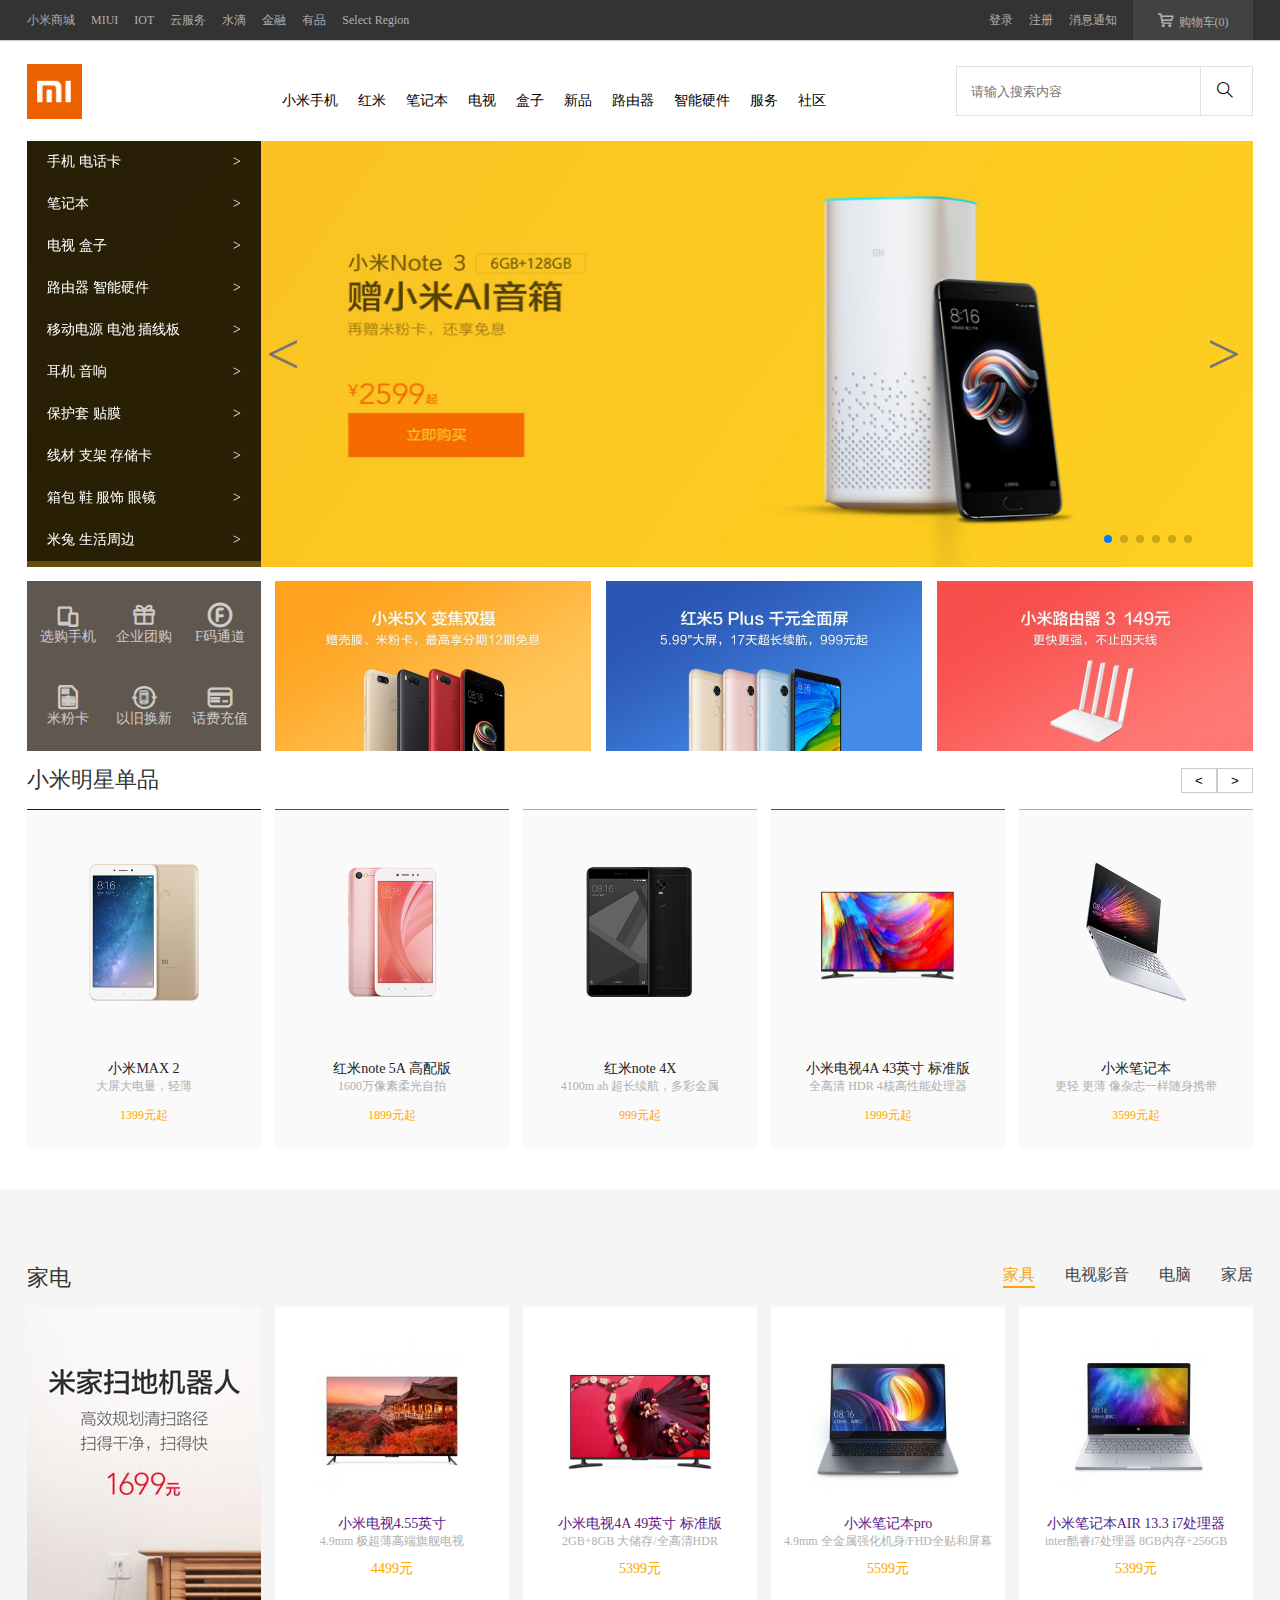
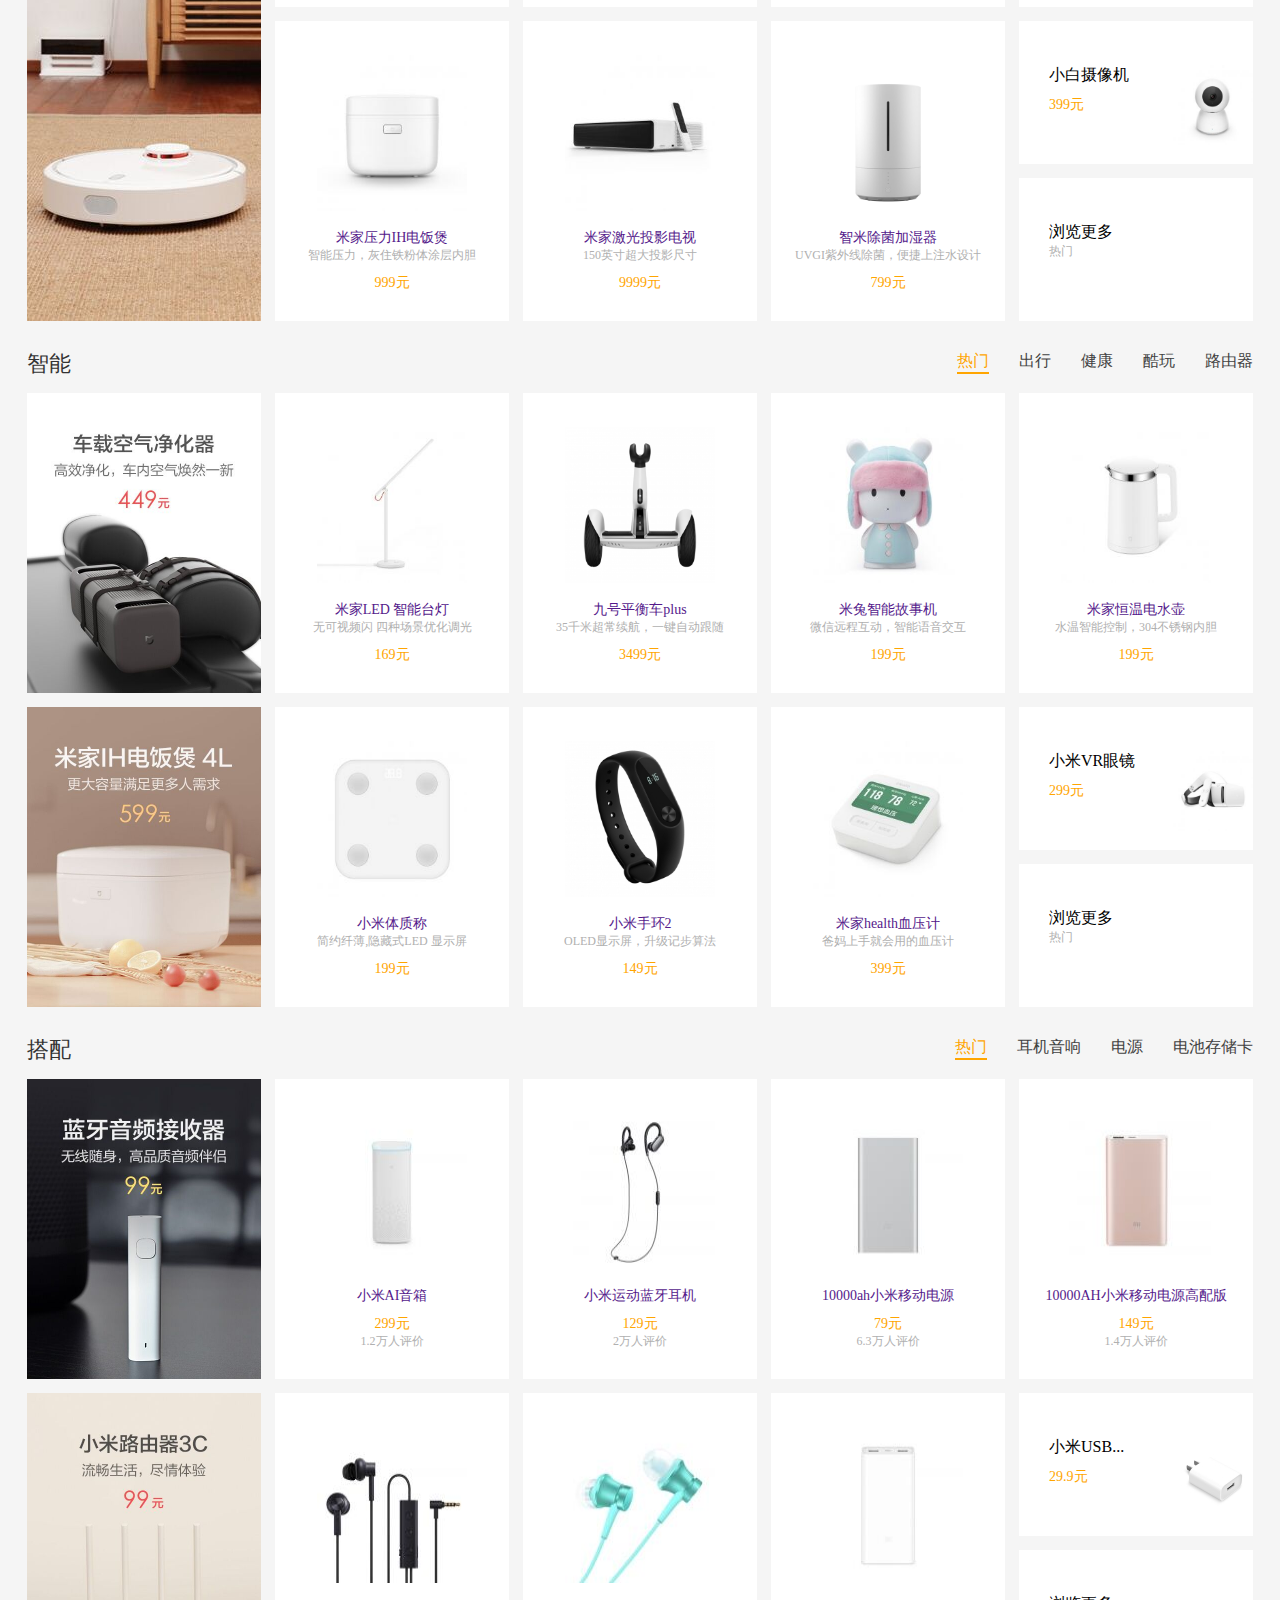
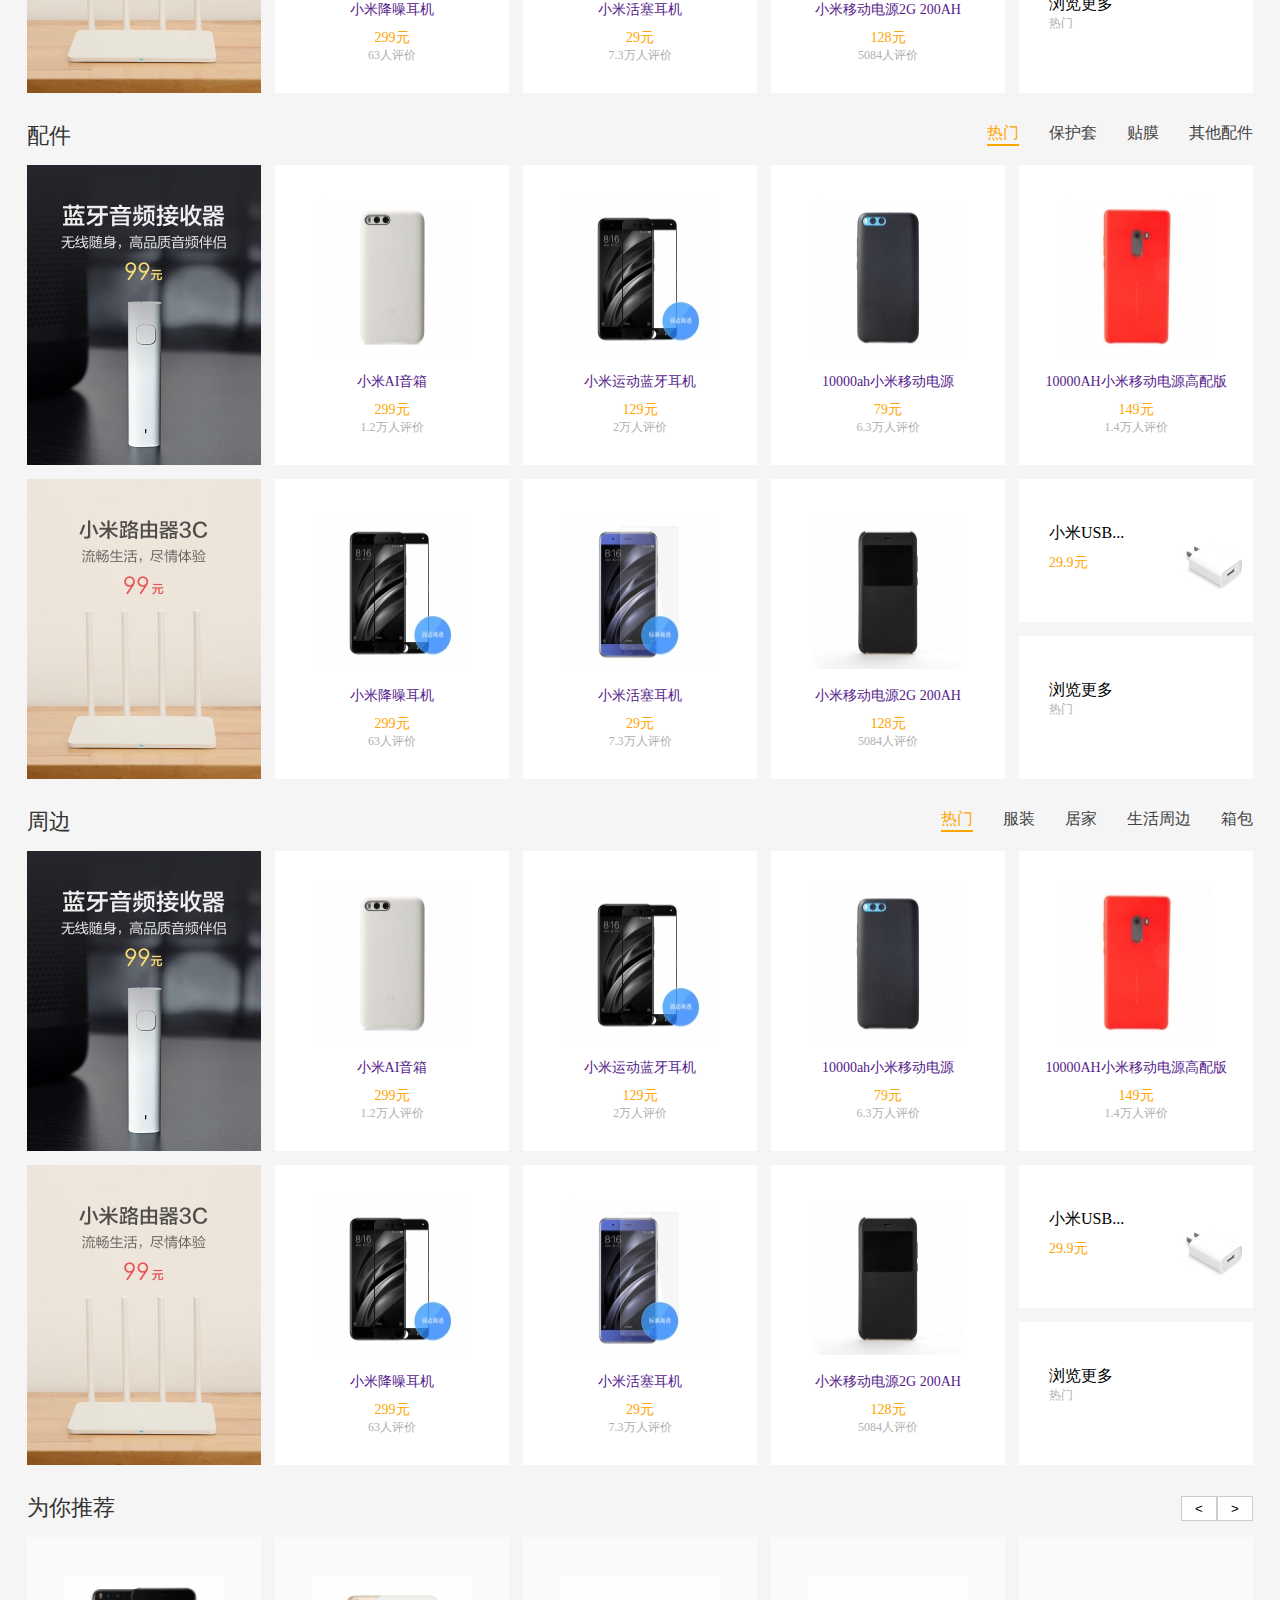
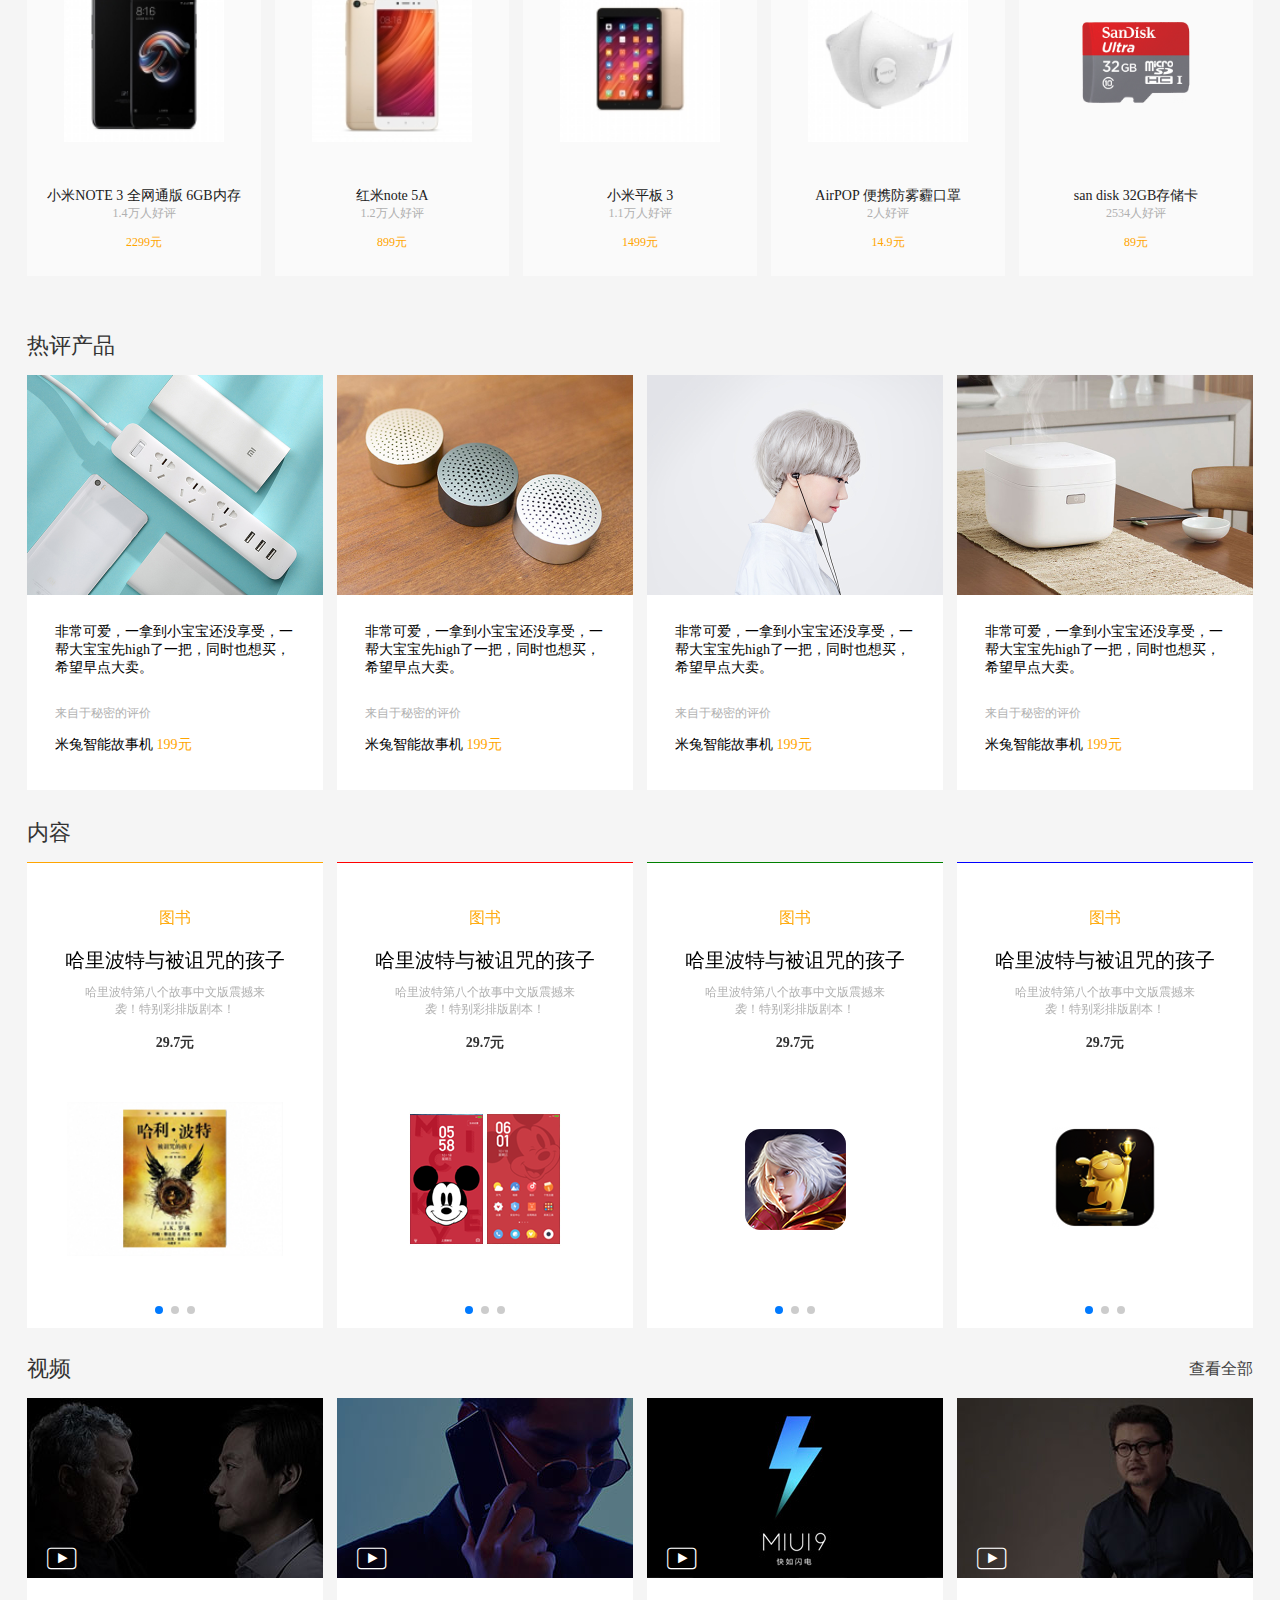
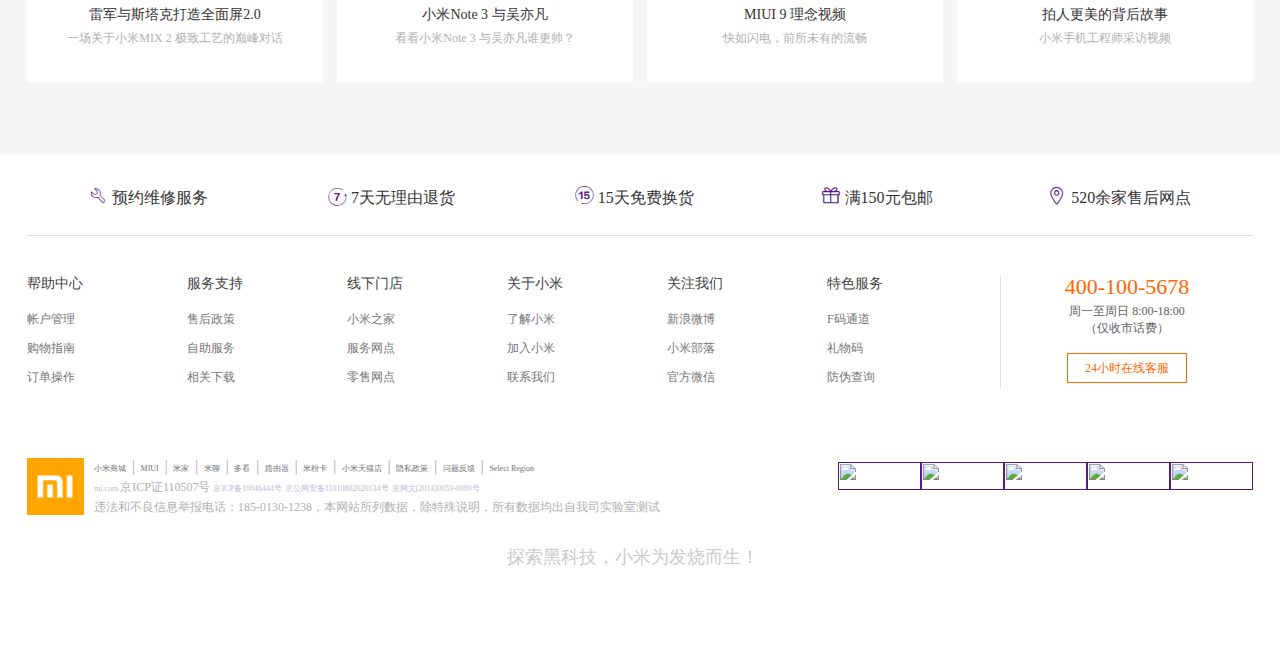
==== commit 95620182: "1" ====
--- a/index.html
+++ b/index.html
@@ -1203,9 +1203,12 @@
 				<div class="shipin-item1">
 					<a href="" class="">
 						<div class="shipin-img">
+							<div class="shipin-bofang iconfont icon-Play_big_x shipin-icon"></div>
+							
 							<img src="img/s1.jpg" alt="">
 						</div>
 					</a>
+
 					<a href="">
 						<h3 class="shipin-title">雷军与斯塔克打造全面屏2.0</h3>
 					</a>
@@ -1215,6 +1218,7 @@
 				<div class="shipin-item1">
 					<a href="" class="">
 						<div class="shipin-img">
+							<div class="shipin-bofang iconfont icon-Play_big_x shipin-icon"></div>
 							<img src="img/s2.jpg" alt="">
 						</div>
 					</a>
@@ -1227,6 +1231,7 @@
 				<div class="shipin-item1">
 					<a href="" class="">
 						<div class="shipin-img">
+							<div class="shipin-bofang iconfont icon-Play_big_x shipin-icon"></div>
 							<img src="img/s3.jpg" alt="">
 						</div>
 					</a>
@@ -1239,6 +1244,7 @@
 				<div class="shipin-item1">
 					<a href="" class="">
 						<div class="shipin-img">
+							<div class="shipin-bofang iconfont icon-Play_big_x shipin-icon"></div>	
 							<img src="img/s4.jpg" alt="">
 						</div>
 					</a>
--- a/css/index.css
+++ b/css/index.css
@@ -48,6 +48,10 @@
 	text-align: center;
 	line-height: 40px;
 }
+.car:hover{
+	background-color: #fff;
+	color: orange;
+}
 .icon-gouwuchekong:before{
 	margin-right: 5px;
 }
@@ -111,6 +115,7 @@
 	height: 50px;
 	background-color: #fff;
 	float: left;
+
 	
 }
 .nav-right-wenzi input{
@@ -119,6 +124,8 @@
 	height: 100%;
 	box-sizing: border-box;
 	background-color: #fff;
+	padding-left: 14px;
+
 
 }
 .nav-right-wenzi input:hover{
@@ -173,6 +180,13 @@
 		text-align: center;
 		float: left;
 		margin-right:14px;
+		
+}
+.danpin-item:hover{
+		box-shadow:0 15px  30px rgba(0, 0, 0, 0.1); 
+		
+		transition: all .5s linear;
+
 }
 .danpin-item:nth-child(5){
 	margin-right: 0;
@@ -646,6 +660,10 @@
 	margin-right: 14px;
 
 }
+.nrkaishi .nr-bottom-item:hover{
+	box-shadow:0 15px  30px rgba(0, 0, 0, 0.1); 
+	transition: all .5s linear;
+}
 .nrkaishi .swiper-wrapper{
 	height: auto;
 }
@@ -773,6 +791,29 @@
     margin-right: 14px;
     float: left;
 }
+.shipin-item1:hover{
+	box-shadow:0 15px  30px rgba(0, 0, 0, 0.1); 
+	transition: all .5s linear;	
+}
+.shipin-img:hover .shipin-icon{
+	color: orange;
+}
+.shipin-bofang{
+	width: 30px;
+	height: 30px;
+	position: absolute;
+	left: 20px;
+	bottom: 5px;
+
+}
+.shipin-img .shipin-icon{
+	font-size: 30px;
+	text-align: center;
+	line-height: 30px;
+	color: #fff;
+
+}
+
 .shipin-item1:nth-child(4){
 	margin: 0
 }
@@ -780,6 +821,7 @@
 	width: 296px;
     height: 180px;
     margin: 0 0 28px;
+    position: relative;
 }
 .shipin-title{
     font-size: 14px;
